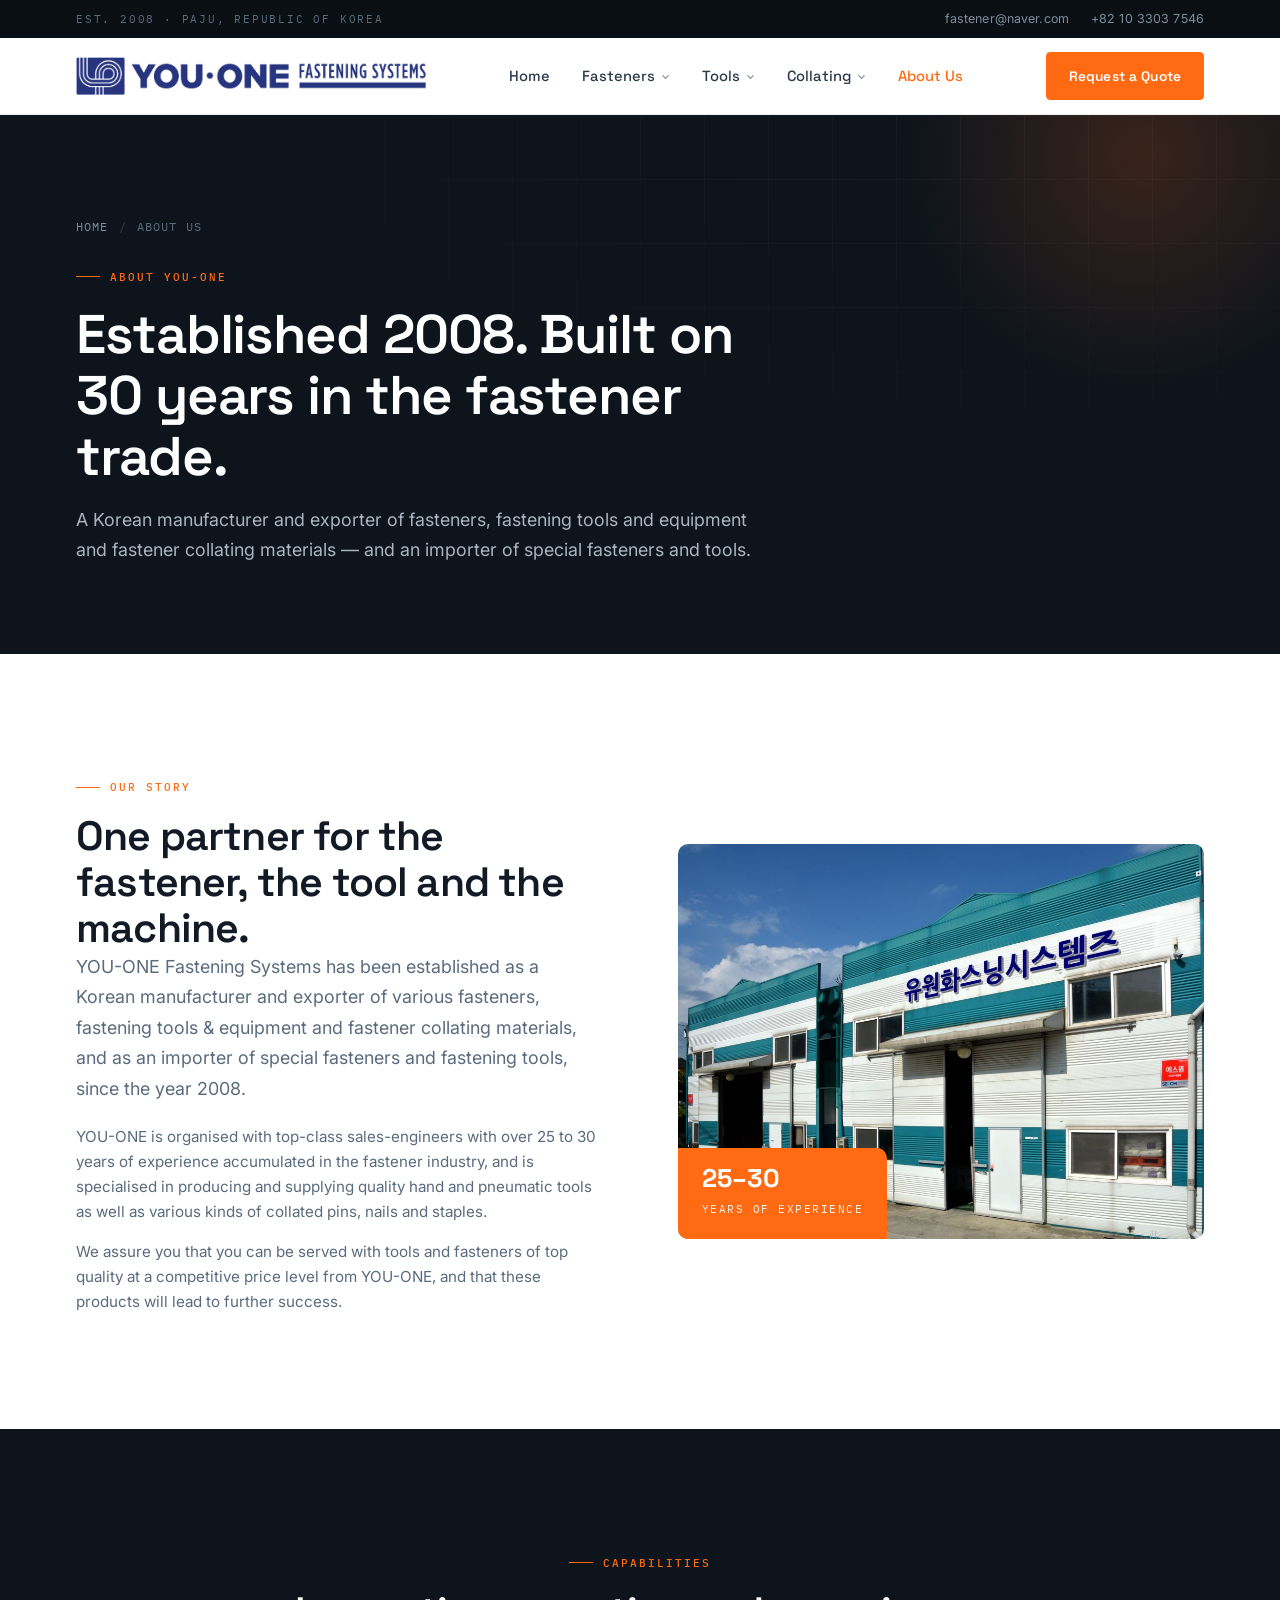
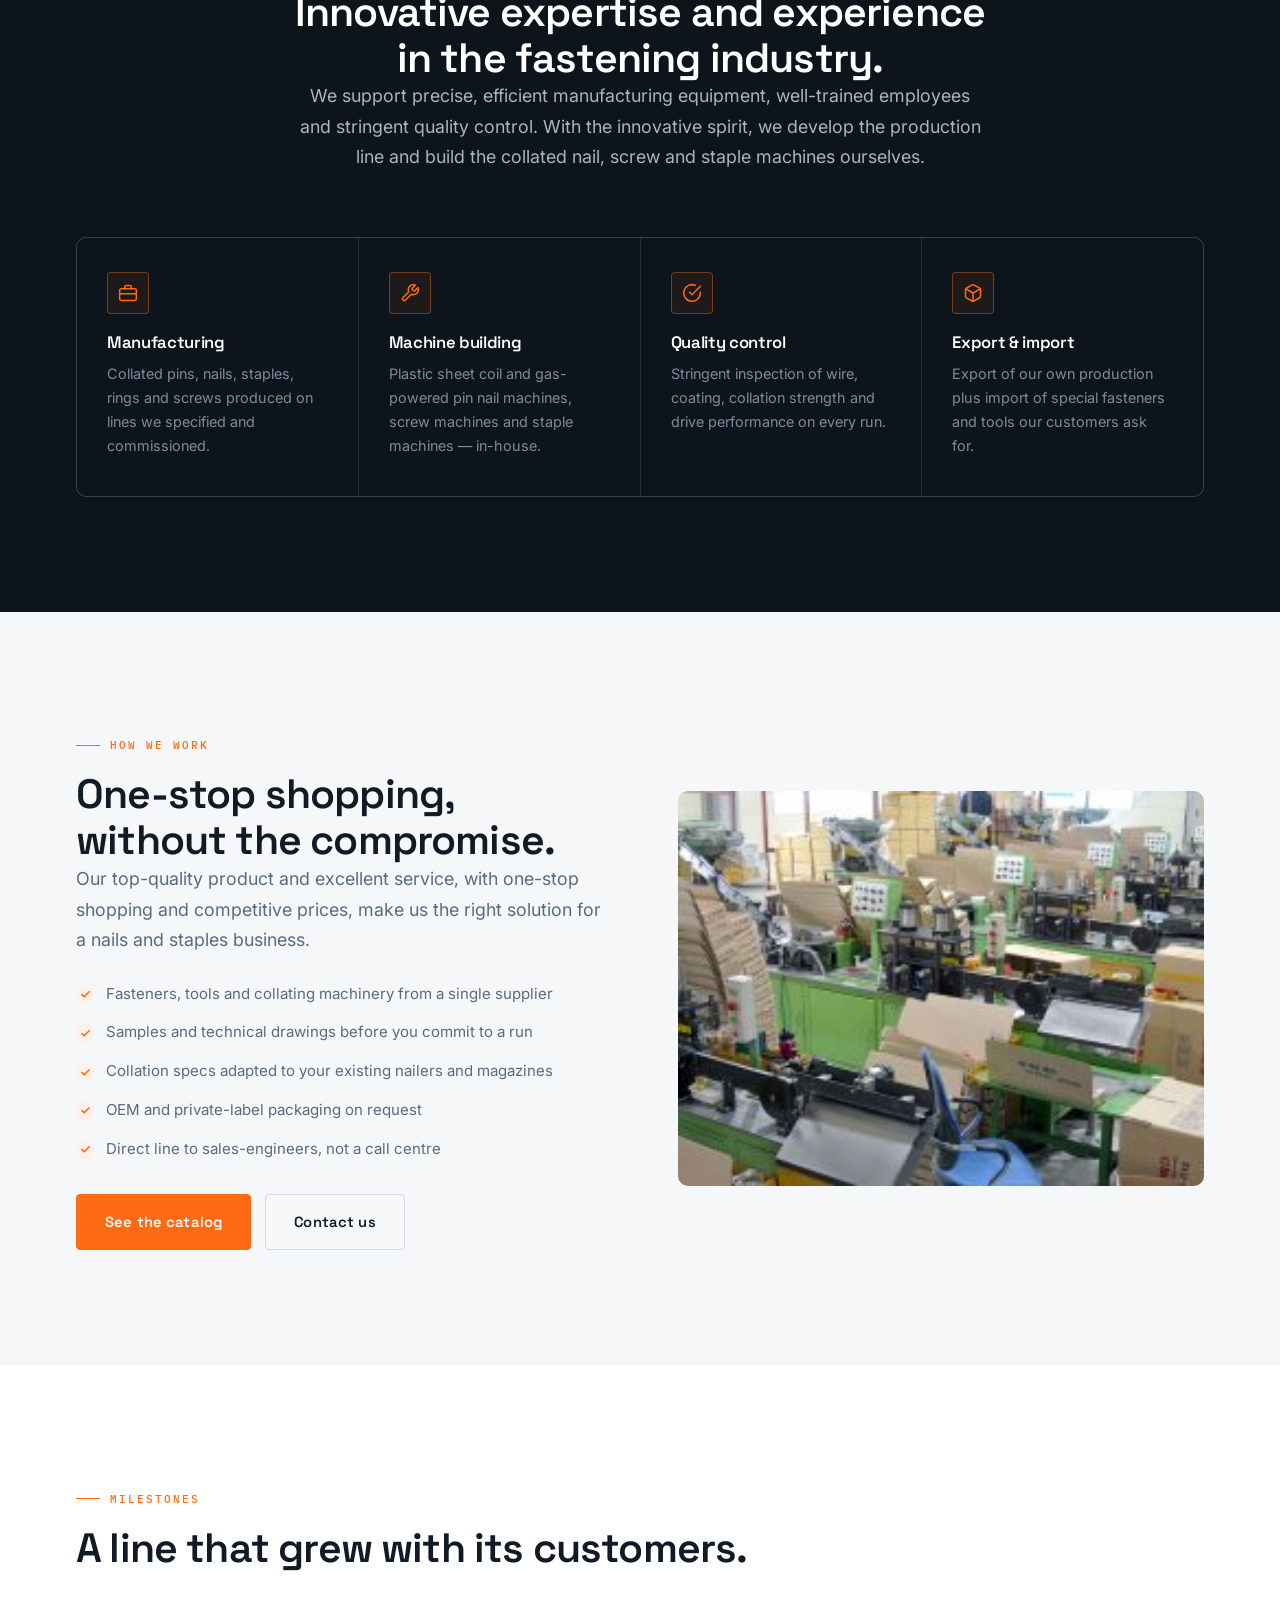
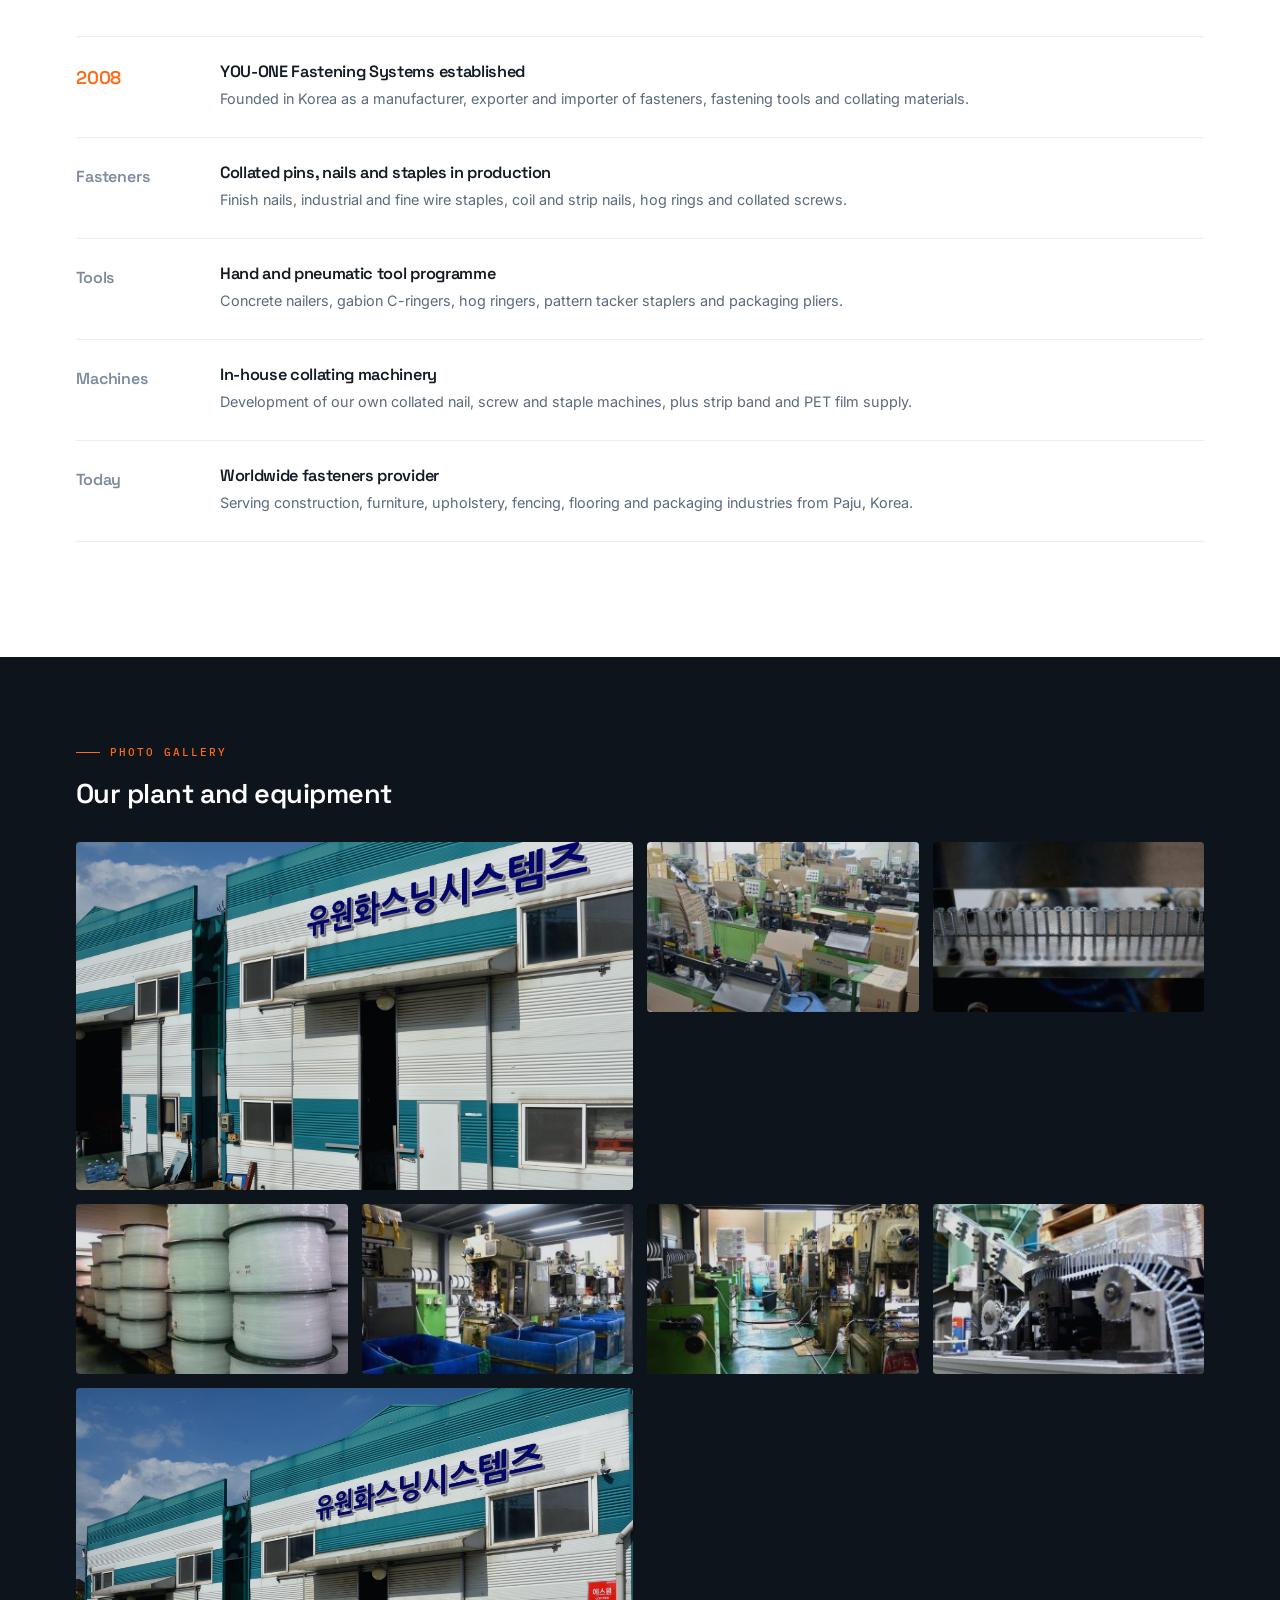
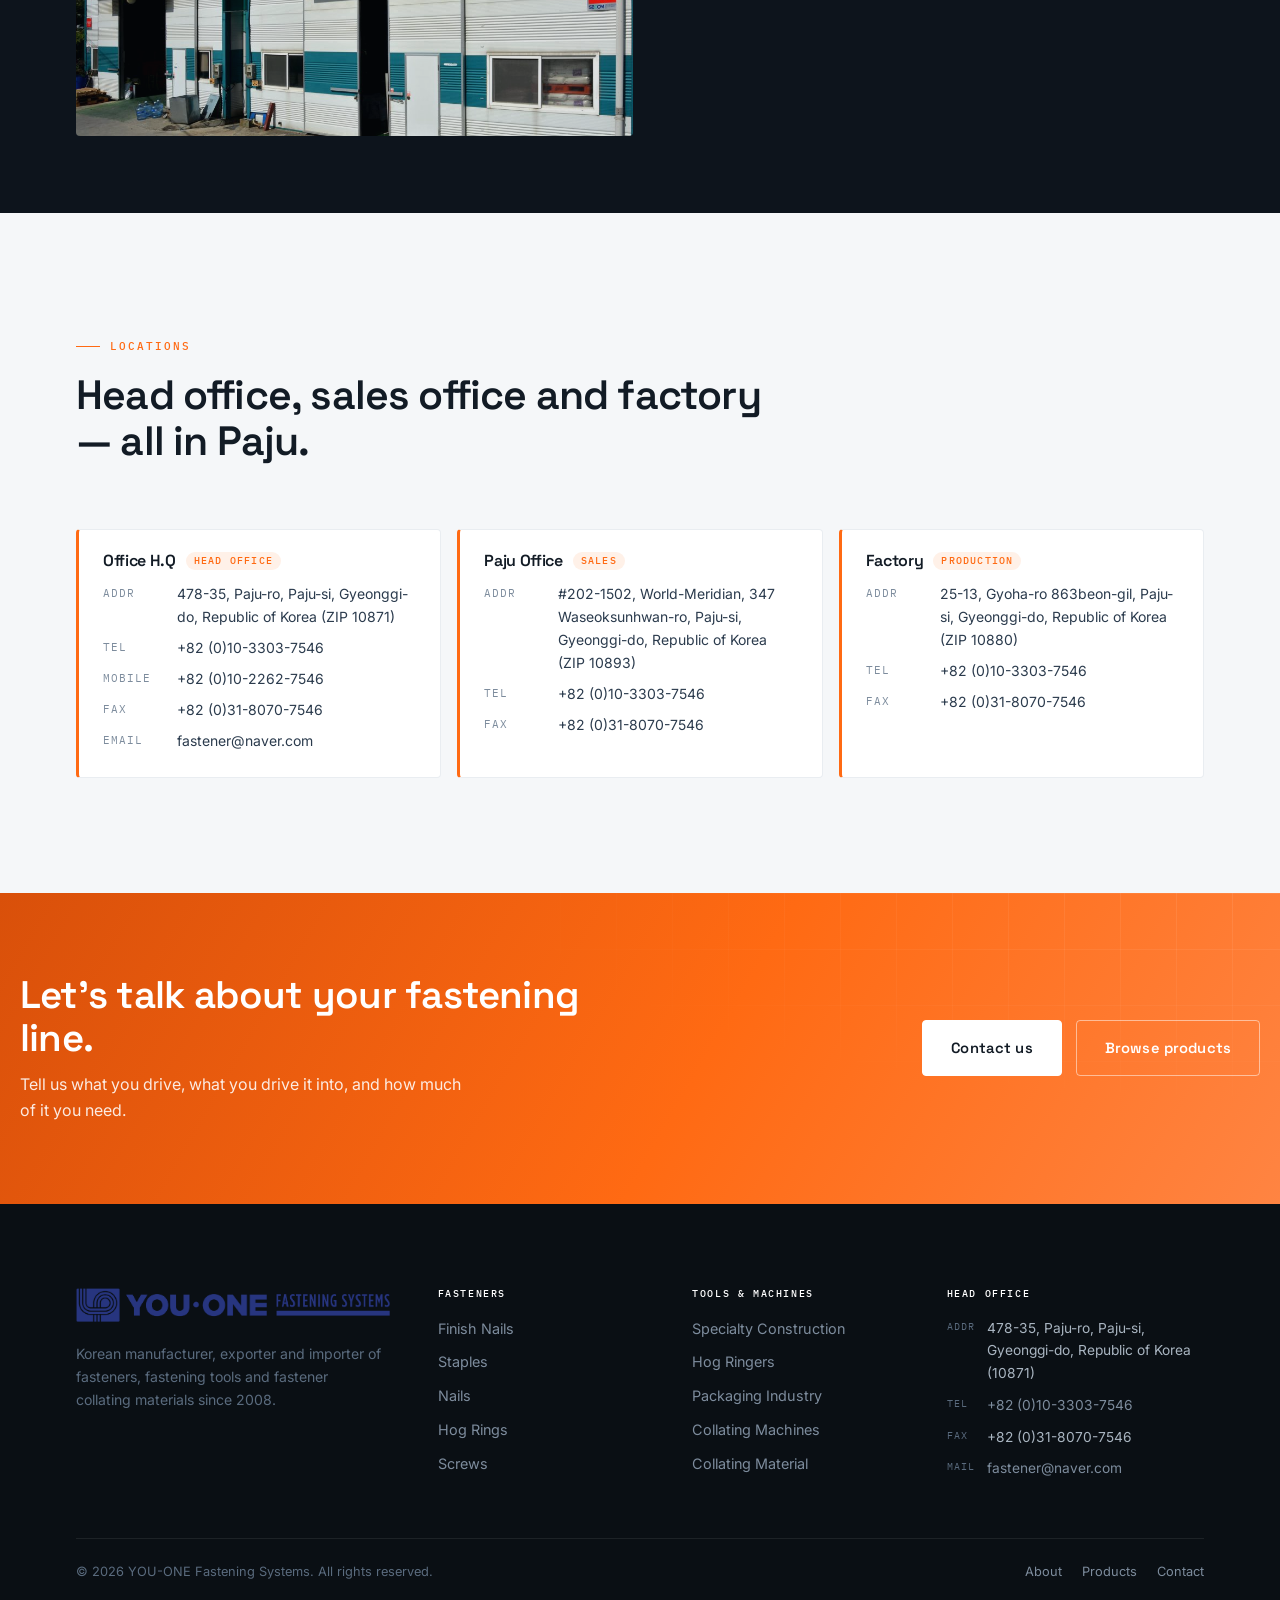
==== about.html @ af054a9e "migrate" ====
<!DOCTYPE html>
<html lang="en">
<head>
<meta charset="utf-8">
<meta name="viewport" content="width=device-width, initial-scale=1">
<title>About Us — YOU-ONE Fastening Systems</title>
<meta name="description" content="Established 2008 in Paju, Korea. Manufacturer, exporter and importer of fasteners, fastening tools and fastener collating materials.">
<meta name="theme-color" content="#0a0f14">
<link rel="canonical" href="https://www.youonefastening.com/about.html">
<link rel="icon" href="assets/img/brand/logo-mobile.png">
<link rel="apple-touch-icon" href="assets/img/brand/logo-square.png">

<meta property="og:type" content="website">
<meta property="og:site_name" content="YOU-ONE Fastening Systems">
<meta property="og:title" content="About Us — YOU-ONE Fastening Systems">
<meta property="og:description" content="Established 2008 in Paju, Korea. Manufacturer, exporter and importer of fasteners, fastening tools and fastener collating materials.">
<meta property="og:image" content="assets/img/brand/logo-square.png">
<meta name="twitter:card" content="summary_large_image">

<link rel="preconnect" href="https://fonts.googleapis.com">
<link rel="preconnect" href="https://fonts.gstatic.com" crossorigin>
<link href="https://fonts.googleapis.com/css2?family=Space+Grotesk:wght@500;600;700&family=Inter:wght@400;500;600&family=IBM+Plex+Mono:wght@400;500&display=swap" rel="stylesheet">
<link rel="stylesheet" href="assets/css/style.css">
</head>
<body>

<!-- ===== Top bar ===== -->
<div class="topbar">
  <div class="wrap topbar__inner">
    <span class="topbar__tag">Est. 2008 · Paju, Republic of Korea</span>
    <div class="topbar__meta">
      <a class="topbar__hide-sm" href="mailto:fastener@naver.com">fastener@naver.com</a>
      <a href="tel:+821033037546">+82 10 3303 7546</a>
    </div>
  </div>
</div>

<!-- ===== Header ===== -->
<header class="site-header">
  <div class="wrap site-header__inner">
    <a class="brand" href="index.html" aria-label="YOU-ONE Fastening Systems — home">
      <img src="assets/img/brand/logo-wide.png" alt="YOU-ONE Fastening Systems">
    </a>

    <nav class="nav" aria-label="Main">
      <div class="nav__item"><a class="nav__link" href="index.html">Home</a></div>

      <div class="nav__item">
        <a class="nav__link" href="products.html">Fasteners
          <svg class="chev" viewBox="0 0 12 12" fill="none" stroke="currentColor" stroke-width="1.8"><path d="M2 4.5 6 8.5l4-4"/></svg>
        </a>
        <div class="mega">
          <div class="mega__col">
            <h4>Finish Nails</h4>
            <a href="products.html#finish-nails">Straight Finish Nails</a>
            <a href="products.html#finish-nails">Angled Finish Nails</a>
          </div>
          <div class="mega__col">
            <h4>Staples</h4>
            <a href="products.html#staples">Industrial Staples</a>
            <a href="products.html#staples">Fine Wire Staples</a>
            <a href="products.html#staples">Tacker Staples</a>
            <a href="products.html#staples">Carton Staples</a>
          </div>
          <div class="mega__col">
            <h4>Nails</h4>
            <a href="products.html#nails">Coil Nails</a>
            <a href="products.html#nails">Strip Nails</a>
            <a href="products.html#nails">Specialty Nails</a>
          </div>
          <div class="mega__col">
            <h4>Rings &amp; Screws</h4>
            <a href="products.html#hog-rings">C-Rings</a>
            <a href="products.html#hog-rings">D-Rings</a>
            <a href="products.html#screws">Belt Type Screws</a>
            <a href="products.html#screws">Coil Screws</a>
            <a href="products.html#screws">Quick Drive Type</a>
          </div>
        </div>
      </div>

      <div class="nav__item">
        <a class="nav__link" href="products.html#tools">Tools
          <svg class="chev" viewBox="0 0 12 12" fill="none" stroke="currentColor" stroke-width="1.8"><path d="M2 4.5 6 8.5l4-4"/></svg>
        </a>
        <div class="mega" style="grid-template-columns:repeat(4,1fr)">
          <div class="mega__col">
            <h4>Specialty Const.</h4>
            <a href="products.html#tools">Concrete Nailer ST3025C</a>
            <a href="products.html#tools">C-Ringer TC50G</a>
            <a href="products.html#tools">Manual Plier TC50HP</a>
          </div>
          <div class="mega__col">
            <h4>Pattern Marker</h4>
            <a href="products.html#tools">L19 Type Stapler</a>
          </div>
          <div class="mega__col">
            <h4>Packaging Indust.</h4>
            <a href="products.html#tools">Plier Stapler JK590</a>
          </div>
          <div class="mega__col">
            <h4>Hog Ringer</h4>
            <a href="products.html#tools">TC7</a>
            <a href="products.html#tools">TC7C</a>
            <a href="products.html#tools">TC7LNL</a>
          </div>
        </div>
      </div>

      <div class="nav__item">
        <a class="nav__link" href="products.html#collating">Collating
          <svg class="chev" viewBox="0 0 12 12" fill="none" stroke="currentColor" stroke-width="1.8"><path d="M2 4.5 6 8.5l4-4"/></svg>
        </a>
        <div class="mega" style="grid-template-columns:repeat(2,1fr);width:min(520px,calc(100vw - 48px))">
          <div class="mega__col">
            <h4>Machines</h4>
            <a href="products.html#collating">Screw Collating Machine Set</a>
            <a href="products.html#collating">C-Ring Collating Machine Set</a>
          </div>
          <div class="mega__col">
            <h4>Material</h4>
            <a href="products.html#collating">Plastic Sheet Strip Band</a>
            <a href="products.html#collating">PET Film</a>
          </div>
        </div>
      </div>

      <div class="nav__item"><a class="nav__link" href="about.html" aria-current="page">About Us</a></div>
    </nav>

    <div class="header__cta">
      <a class="btn" href="contact.html">Request a Quote</a>
      <button class="nav-toggle" type="button" aria-expanded="false" aria-controls="mobile-nav" aria-label="Toggle menu">
        <svg class="icon-open" viewBox="0 0 24 24" fill="none" stroke="currentColor" stroke-width="2" stroke-linecap="round"><path d="M3 6h18M3 12h18M3 18h18"/></svg>
        <svg class="icon-close" viewBox="0 0 24 24" fill="none" stroke="currentColor" stroke-width="2" stroke-linecap="round"><path d="M18 6 6 18M6 6l12 12"/></svg>
      </button>
    </div>
  </div>
</header>

<!-- ===== Mobile nav ===== -->
<div class="mobile-nav" id="mobile-nav">
  <a class="mobile-nav__top" href="index.html">Home</a>
  <details>
    <summary>Fasteners</summary>
    <ul>
      <li><a href="products.html#finish-nails">Finish Nails</a></li>
      <li><a href="products.html#staples">Staples</a></li>
      <li><a href="products.html#nails">Nails</a></li>
      <li><a href="products.html#hog-rings">Hog Rings</a></li>
      <li><a href="products.html#screws">Screws</a></li>
    </ul>
  </details>
  <details>
    <summary>Tools</summary>
    <ul>
      <li><a href="products.html#tools">Specialty Construction</a></li>
      <li><a href="products.html#tools">Pattern Marker Stapler</a></li>
      <li><a href="products.html#tools">Packaging Industry</a></li>
      <li><a href="products.html#tools">Hog Ringer</a></li>
    </ul>
  </details>
  <details>
    <summary>Collating</summary>
    <ul>
      <li><a href="products.html#collating">Collating Machines</a></li>
      <li><a href="products.html#collating">Collating Material</a></li>
    </ul>
  </details>
  <a class="mobile-nav__top" href="about.html">About Us</a>
  <a class="mobile-nav__top" href="contact.html">Contact Us</a>
  <a class="btn" href="contact.html">Request a Quote</a>
</div>

<main>

<section class="page-hero">
  <div class="wrap">
    <nav class="breadcrumb" aria-label="Breadcrumb">
      <a href="index.html">Home</a><span aria-hidden="true">/</span><span>About Us</span>
    </nav>
    <p class="eyebrow">About YOU-ONE</p>
    <h1 class="h-display">Established 2008. Built on 30 years in the fastener trade.</h1>
    <p class="lead">
      A Korean manufacturer and exporter of fasteners, fastening tools and equipment and
      fastener collating materials — and an importer of special fasteners and tools.
    </p>
  </div>
</section>

<section class="section">
  <div class="wrap">
    <div class="split">
      <div data-reveal>
        <p class="eyebrow">Our story</p>
        <h2 class="h-section">One partner for the fastener, the tool and the machine.</h2>
        <p class="lead" style="margin-bottom:20px">
          YOU-ONE Fastening Systems has been established as a Korean manufacturer and exporter of
          various fasteners, fastening tools &amp; equipment and fastener collating materials, and
          as an importer of special fasteners and fastening tools, since the year 2008.
        </p>
        <p style="color:var(--steel-500);font-size:.95rem;margin-bottom:14px">
          YOU-ONE is organised with top-class sales-engineers with over 25 to 30 years of experience
          accumulated in the fastener industry, and is specialised in producing and supplying quality
          hand and pneumatic tools as well as various kinds of collated pins, nails and staples.
        </p>
        <p style="color:var(--steel-500);font-size:.95rem">
          We assure you that you can be served with tools and fasteners of top quality at a
          competitive price level from YOU-ONE, and that these products will lead to further success.
        </p>
      </div>
      <div class="split__media" data-reveal data-reveal-delay="80">
        <img src="assets/img/factory/factory-09.jpg" alt="YOU-ONE production floor in Paju" loading="lazy">
        <div class="split__badge"><b>25–30</b><span>Years of experience</span></div>
      </div>
    </div>
  </div>
</section>

<section class="section section--dark">
  <div class="wrap">
    <div class="section-head section-head--center" data-reveal>
      <p class="eyebrow">Capabilities</p>
      <h2 class="h-section">Innovative expertise and experience in the fastening industry.</h2>
      <p class="lead">
        We support precise, efficient manufacturing equipment, well-trained employees and
        stringent quality control. With the innovative spirit, we develop the production line
        and build the collated nail, screw and staple machines ourselves.
      </p>
    </div>

    <div class="feature-grid">
      <div class="feature" data-reveal>
        <div class="feature__icon">
          <svg viewBox="0 0 24 24" fill="none" stroke="currentColor" stroke-width="1.8" stroke-linecap="round" stroke-linejoin="round"><rect x="2" y="7" width="20" height="14" rx="2"/><path d="M8 7V5a2 2 0 0 1 2-2h4a2 2 0 0 1 2 2v2M2 13h20"/></svg>
        </div>
        <h3>Manufacturing</h3>
        <p>Collated pins, nails, staples, rings and screws produced on lines we specified and commissioned.</p>
      </div>
      <div class="feature" data-reveal data-reveal-delay="60">
        <div class="feature__icon">
          <svg viewBox="0 0 24 24" fill="none" stroke="currentColor" stroke-width="1.8" stroke-linecap="round" stroke-linejoin="round"><path d="M14.7 6.3a1 1 0 0 0 0 1.4l1.6 1.6a1 1 0 0 0 1.4 0l3.77-3.77a6 6 0 0 1-7.94 7.94l-6.91 6.91a2.12 2.12 0 0 1-3-3l6.91-6.91a6 6 0 0 1 7.94-7.94l-3.76 3.76z"/></svg>
        </div>
        <h3>Machine building</h3>
        <p>Plastic sheet coil and gas-powered pin nail machines, screw machines and staple machines — in-house.</p>
      </div>
      <div class="feature" data-reveal data-reveal-delay="120">
        <div class="feature__icon">
          <svg viewBox="0 0 24 24" fill="none" stroke="currentColor" stroke-width="1.8" stroke-linecap="round" stroke-linejoin="round"><path d="M22 11.08V12a10 10 0 1 1-5.93-9.14"/><path d="m9 11 3 3L22 4"/></svg>
        </div>
        <h3>Quality control</h3>
        <p>Stringent inspection of wire, coating, collation strength and drive performance on every run.</p>
      </div>
      <div class="feature" data-reveal data-reveal-delay="180">
        <div class="feature__icon">
          <svg viewBox="0 0 24 24" fill="none" stroke="currentColor" stroke-width="1.8" stroke-linecap="round" stroke-linejoin="round"><path d="M21 16V8a2 2 0 0 0-1-1.73l-7-4a2 2 0 0 0-2 0l-7 4A2 2 0 0 0 3 8v8a2 2 0 0 0 1 1.73l7 4a2 2 0 0 0 2 0l7-4A2 2 0 0 0 21 16z"/><path d="m3.3 7 8.7 5 8.7-5M12 22V12"/></svg>
        </div>
        <h3>Export &amp; import</h3>
        <p>Export of our own production plus import of special fasteners and tools our customers ask for.</p>
      </div>
    </div>
  </div>
</section>

<section class="section section--muted">
  <div class="wrap">
    <div class="split split--reverse">
      <div class="split__media" data-reveal>
        <img src="assets/img/factory/factory-03.jpg" alt="Collating line in operation" loading="lazy">
      </div>
      <div data-reveal data-reveal-delay="80">
        <p class="eyebrow">How we work</p>
        <h2 class="h-section">One-stop shopping, without the compromise.</h2>
        <p class="lead" style="margin-bottom:8px">
          Our top-quality product and excellent service, with one-stop shopping and competitive
          prices, make us the right solution for a nails and staples business.
        </p>
        <ul class="check-list">
          <li>Fasteners, tools and collating machinery from a single supplier</li>
          <li>Samples and technical drawings before you commit to a run</li>
          <li>Collation specs adapted to your existing nailers and magazines</li>
          <li>OEM and private-label packaging on request</li>
          <li>Direct line to sales-engineers, not a call centre</li>
        </ul>
        <div class="btn-row">
          <a class="btn" href="products.html">See the catalog</a>
          <a class="btn btn--ghost" href="contact.html">Contact us</a>
        </div>
      </div>
    </div>
  </div>
</section>

<section class="section">
  <div class="wrap">
    <div class="section-head" data-reveal>
      <p class="eyebrow">Milestones</p>
      <h2 class="h-section">A line that grew with its customers.</h2>
    </div>
    <ul class="timeline" data-reveal>
      <li>
        <time>2008</time>
        <div>
          <h3>YOU-ONE Fastening Systems established</h3>
          <p>Founded in Korea as a manufacturer, exporter and importer of fasteners, fastening tools and collating materials.</p>
        </div>
      </li>
      <li>
        <span class="tl-label">Fasteners</span>
        <div>
          <h3>Collated pins, nails and staples in production</h3>
          <p>Finish nails, industrial and fine wire staples, coil and strip nails, hog rings and collated screws.</p>
        </div>
      </li>
      <li>
        <span class="tl-label">Tools</span>
        <div>
          <h3>Hand and pneumatic tool programme</h3>
          <p>Concrete nailers, gabion C-ringers, hog ringers, pattern tacker staplers and packaging pliers.</p>
        </div>
      </li>
      <li>
        <span class="tl-label">Machines</span>
        <div>
          <h3>In-house collating machinery</h3>
          <p>Development of our own collated nail, screw and staple machines, plus strip band and PET film supply.</p>
        </div>
      </li>
      <li>
        <span class="tl-label">Today</span>
        <div>
          <h3>Worldwide fasteners provider</h3>
          <p>Serving construction, furniture, upholstery, fencing, flooring and packaging industries from Paju, Korea.</p>
        </div>
      </li>
    </ul>
  </div>
</section>

<section class="section section--dark section--tight">
  <div class="wrap">
    <div class="section-head" data-reveal style="margin-bottom:32px">
      <p class="eyebrow">Photo gallery</p>
      <h2 class="h-sub" style="font-size:clamp(1.3rem,2.2vw,1.7rem)">Our plant and equipment</h2>
    </div>
    <div class="gallery" data-reveal>
      <figure class="is-wide"><img src="assets/img/factory/factory-10.jpg" alt="Factory exterior" loading="lazy"></figure>
      <figure><img src="assets/img/factory/factory-03.jpg" alt="Collating line" loading="lazy"></figure>
      <figure><img src="assets/img/factory/factory-04.jpg" alt="Production equipment" loading="lazy"></figure>
      <figure><img src="assets/img/factory/factory-05.jpg" alt="Staple forming machine" loading="lazy"></figure>
      <figure><img src="assets/img/factory/factory-06.jpg" alt="Machine detail" loading="lazy"></figure>
      <figure><img src="assets/img/factory/factory-07.jpg" alt="Inspection area" loading="lazy"></figure>
      <figure><img src="assets/img/factory/factory-08.jpg" alt="Finished stock" loading="lazy"></figure>
      <figure class="is-wide"><img src="assets/img/factory/factory-09.jpg" alt="Production floor" loading="lazy"></figure>
    </div>
  </div>
</section>

<section class="section section--muted">
  <div class="wrap">
    <div class="section-head" data-reveal>
      <p class="eyebrow">Locations</p>
      <h2 class="h-section">Head office, sales office and factory — all in Paju.</h2>
    </div>
    <div class="office-list" style="grid-template-columns:repeat(auto-fit,minmax(300px,1fr))" data-reveal>
      <div class="office">
        <h3>Office H.Q <em>Head Office</em></h3>
        <dl>
          <dt>Addr</dt><dd>478-35, Paju-ro, Paju-si, Gyeonggi-do, Republic of Korea (ZIP 10871)</dd>
          <dt>Tel</dt><dd><a href="tel:+821033037546">+82 (0)10-3303-7546</a></dd>
          <dt>Mobile</dt><dd><a href="tel:+821022627546">+82 (0)10-2262-7546</a></dd>
          <dt>Fax</dt><dd>+82 (0)31-8070-7546</dd>
          <dt>Email</dt><dd><a href="mailto:fastener@naver.com">fastener@naver.com</a></dd>
        </dl>
      </div>
      <div class="office">
        <h3>Paju Office <em>Sales</em></h3>
        <dl>
          <dt>Addr</dt><dd>#202-1502, World-Meridian, 347 Waseoksunhwan-ro, Paju-si, Gyeonggi-do, Republic of Korea (ZIP 10893)</dd>
          <dt>Tel</dt><dd><a href="tel:+821033037546">+82 (0)10-3303-7546</a></dd>
          <dt>Fax</dt><dd>+82 (0)31-8070-7546</dd>
        </dl>
      </div>
      <div class="office">
        <h3>Factory <em>Production</em></h3>
        <dl>
          <dt>Addr</dt><dd>25-13, Gyoha-ro 863beon-gil, Paju-si, Gyeonggi-do, Republic of Korea (ZIP 10880)</dd>
          <dt>Tel</dt><dd><a href="tel:+821033037546">+82 (0)10-3303-7546</a></dd>
          <dt>Fax</dt><dd>+82 (0)31-8070-7546</dd>
        </dl>
      </div>
    </div>
  </div>
</section>

<section class="cta">
  <div class="wrap cta__inner">
    <div data-reveal>
      <h2>Let's talk about your fastening line.</h2>
      <p>Tell us what you drive, what you drive it into, and how much of it you need.</p>
    </div>
    <div class="btn-row" data-reveal data-reveal-delay="80">
      <a class="btn" href="contact.html">Contact us</a>
      <a class="btn btn--ghost-light" href="products.html">Browse products</a>
    </div>
  </div>
</section>

</main>


<!-- ===== Footer ===== -->
<footer class="site-footer">
  <div class="wrap">
    <div class="footer__top">
      <div class="footer__brand">
        <img src="assets/img/brand/logo-wide.png" alt="YOU-ONE Fastening Systems">
        <p>Korean manufacturer, exporter and importer of fasteners, fastening tools and fastener collating materials since 2008.</p>
      </div>
      <div>
        <h4>Fasteners</h4>
        <ul>
          <li><a href="products.html#finish-nails">Finish Nails</a></li>
          <li><a href="products.html#staples">Staples</a></li>
          <li><a href="products.html#nails">Nails</a></li>
          <li><a href="products.html#hog-rings">Hog Rings</a></li>
          <li><a href="products.html#screws">Screws</a></li>
        </ul>
      </div>
      <div>
        <h4>Tools &amp; Machines</h4>
        <ul>
          <li><a href="products.html#tools">Specialty Construction</a></li>
          <li><a href="products.html#tools">Hog Ringers</a></li>
          <li><a href="products.html#tools">Packaging Industry</a></li>
          <li><a href="products.html#collating">Collating Machines</a></li>
          <li><a href="products.html#collating">Collating Material</a></li>
        </ul>
      </div>
      <div class="footer__contact">
        <h4>Head Office</h4>
        <dl>
          <dt>Addr</dt><dd>478-35, Paju-ro, Paju-si, Gyeonggi-do, Republic of Korea (10871)</dd>
          <dt>Tel</dt><dd><a href="tel:+821033037546">+82 (0)10-3303-7546</a></dd>
          <dt>Fax</dt><dd>+82 (0)31-8070-7546</dd>
          <dt>Mail</dt><dd><a href="mailto:fastener@naver.com">fastener@naver.com</a></dd>
        </dl>
      </div>
    </div>
    <div class="footer__bottom">
      <p>&copy; <span data-year>2026</span> YOU-ONE Fastening Systems. All rights reserved.</p>
      <div class="footer__legal">
        <a href="about.html">About</a>
        <a href="products.html">Products</a>
        <a href="contact.html">Contact</a>
      </div>
    </div>
  </div>
</footer>


<button class="to-top" type="button" aria-label="Back to top">
  <svg viewBox="0 0 24 24" fill="none" stroke="currentColor" stroke-width="2.2" stroke-linecap="round" stroke-linejoin="round"><path d="M12 19V5M5 12l7-7 7 7"/></svg>
</button>

<script src="assets/js/main.js"></script>
</body>
</html>
---- assets/css/style.css ----
/* ==========================================================================
   YOU-ONE Fastening Systems — design system
   ========================================================================== */

:root {
  /* Palette — cool steel base, single warm industrial accent */
  --ink:        #0a0f14;
  --steel-950:  #0d141c;
  --steel-900:  #121b25;
  --steel-800:  #1b2836;
  --steel-700:  #2b3b4d;
  --steel-500:  #5a6b7e;
  --steel-400:  #7d8c9d;
  --steel-300:  #a9b5c1;
  --steel-200:  #d3dae1;
  --steel-100:  #e9edf1;
  --steel-50:   #f5f7f9;
  --white:      #ffffff;

  --accent:      #ff6a13;
  --accent-dark: #d9500a;
  --accent-soft: #fff1e8;

  /* Type */
  --font-display: "Space Grotesk", "Inter", -apple-system, BlinkMacSystemFont, sans-serif;
  --font-body: "Inter", -apple-system, BlinkMacSystemFont, "Segoe UI", "Apple SD Gothic Neo",
               "Malgun Gothic", sans-serif;
  --font-mono: "IBM Plex Mono", ui-monospace, SFMono-Regular, Menlo, monospace;

  /* Layout */
  --wrap: 1240px;
  --gut: clamp(20px, 5vw, 56px);
  --radius: 4px;
  --radius-lg: 10px;

  /* Motion */
  --ease: cubic-bezier(0.22, 1, 0.36, 1);
}

/* ---------- Reset ---------- */
*, *::before, *::after { box-sizing: border-box; }

html {
  -webkit-text-size-adjust: 100%;
  scroll-behavior: smooth;
  scroll-padding-top: 96px;
}

body {
  margin: 0;
  font-family: var(--font-body);
  font-size: 16px;
  line-height: 1.65;
  color: var(--steel-800);
  background: var(--white);
  -webkit-font-smoothing: antialiased;
  text-rendering: optimizeLegibility;
}

img, svg, video { max-width: 100%; height: auto; display: block; }
a { color: inherit; text-decoration: none; }
button { font: inherit; cursor: pointer; }
ul, ol { margin: 0; padding: 0; list-style: none; }

h1, h2, h3, h4 {
  font-family: var(--font-display);
  font-weight: 600;
  line-height: 1.12;
  letter-spacing: -0.02em;
  margin: 0;
  color: var(--steel-900);
}

p { margin: 0 0 1em; }
p:last-child { margin-bottom: 0; }

::selection { background: var(--accent); color: var(--white); }

:focus-visible {
  outline: 2px solid var(--accent);
  outline-offset: 3px;
  border-radius: 2px;
}

/* ---------- Utilities ---------- */
.wrap {
  width: 100%;
  max-width: var(--wrap);
  margin-inline: auto;
  padding-inline: var(--gut);
}

.section { padding: clamp(64px, 9vw, 128px) 0; }
.section--tight { padding: clamp(48px, 6vw, 80px) 0; }

.section--dark {
  background: var(--steel-950);
  color: var(--steel-300);
}
.section--dark h1, .section--dark h2, .section--dark h3, .section--dark h4 { color: var(--white); }

.section--muted { background: var(--steel-50); }

.eyebrow {
  display: inline-flex;
  align-items: center;
  gap: 10px;
  font-family: var(--font-mono);
  font-size: 11px;
  font-weight: 500;
  letter-spacing: 0.18em;
  text-transform: uppercase;
  color: var(--accent);
  margin: 0 0 18px;
}
.eyebrow::before {
  content: "";
  width: 24px;
  height: 1px;
  background: var(--accent);
}
.section--dark .eyebrow { color: var(--accent); }

.h-display { font-size: clamp(2rem, 4.4vw, 3.4rem); }
.h-section { font-size: clamp(1.65rem, 3.2vw, 2.6rem); }
.h-sub { font-size: clamp(1.1rem, 1.6vw, 1.3rem); }

.lead {
  font-size: clamp(1.02rem, 1.4vw, 1.18rem);
  line-height: 1.7;
  color: var(--steel-500);
  max-width: 62ch;
}
.section--dark .lead { color: var(--steel-300); }

.section-head { max-width: 700px; margin-bottom: clamp(36px, 5vw, 64px); }
.section-head--center { margin-inline: auto; text-align: center; }
.section-head--center .eyebrow { justify-content: center; }
.section-head--center .lead { margin-inline: auto; }

/* ---------- Buttons ---------- */
.btn {
  --btn-bg: var(--accent);
  --btn-fg: var(--white);
  display: inline-flex;
  align-items: center;
  justify-content: center;
  gap: 10px;
  padding: 15px 28px;
  background: var(--btn-bg);
  color: var(--btn-fg);
  font-family: var(--font-display);
  font-size: 0.92rem;
  font-weight: 600;
  letter-spacing: 0.01em;
  border: 1px solid var(--btn-bg);
  border-radius: var(--radius);
  transition: transform 0.25s var(--ease), background 0.25s var(--ease),
              border-color 0.25s var(--ease), color 0.25s var(--ease);
  white-space: nowrap;
}
.btn:hover { background: var(--accent-dark); border-color: var(--accent-dark); transform: translateY(-2px); }
.btn svg { flex: none; }

.btn--ghost {
  --btn-bg: transparent;
  --btn-fg: var(--steel-900);
  border-color: var(--steel-200);
}
.btn--ghost:hover {
  background: var(--steel-900);
  border-color: var(--steel-900);
  color: var(--white);
}

.btn--ghost-light {
  --btn-bg: transparent;
  --btn-fg: var(--white);
  border-color: rgba(255, 255, 255, 0.28);
}
.btn--ghost-light:hover {
  background: var(--white);
  border-color: var(--white);
  color: var(--steel-900);
}

.btn-row { display: flex; flex-wrap: wrap; gap: 14px; }

.link-arrow {
  display: inline-flex;
  align-items: center;
  gap: 8px;
  font-family: var(--font-display);
  font-size: 0.88rem;
  font-weight: 600;
  color: var(--accent);
}
.link-arrow span { transition: transform 0.25s var(--ease); }
.link-arrow:hover span { transform: translateX(5px); }

/* ==========================================================================
   Header
   ========================================================================== */

.topbar {
  background: var(--ink);
  color: var(--steel-400);
  font-size: 0.78rem;
  letter-spacing: 0.01em;
}
.topbar__inner {
  display: flex;
  align-items: center;
  justify-content: space-between;
  gap: 20px;
  min-height: 38px;
  white-space: nowrap;
}
.topbar__meta { display: flex; align-items: center; gap: 22px; flex: none; }
.topbar__inner > .topbar__tag { overflow: hidden; text-overflow: ellipsis; }
.topbar a { transition: color 0.2s; }
.topbar a:hover { color: var(--white); }
.topbar__tag {
  font-family: var(--font-mono);
  font-size: 0.7rem;
  letter-spacing: 0.16em;
  text-transform: uppercase;
  color: var(--steel-500);
}

.site-header {
  position: sticky;
  top: 0;
  z-index: 100;
  background: rgba(255, 255, 255, 0.92);
  backdrop-filter: saturate(180%) blur(14px);
  -webkit-backdrop-filter: saturate(180%) blur(14px);
  border-bottom: 1px solid var(--steel-100);
  transition: box-shadow 0.3s var(--ease);
}
.site-header.is-stuck { box-shadow: 0 8px 30px -18px rgba(10, 15, 20, 0.4); }

.site-header__inner {
  display: flex;
  align-items: center;
  justify-content: space-between;
  gap: 28px;
  min-height: 76px;
}

.brand { display: flex; align-items: center; gap: 12px; flex: 0 1 auto; min-width: 0; }
.brand img { height: 38px; width: auto; max-width: 100%; object-fit: contain; }
.brand__text { display: none; }

/* ---------- Nav ---------- */
.nav { display: flex; align-items: center; gap: 4px; }

.nav__item { position: relative; }

.nav__link {
  display: inline-flex;
  align-items: center;
  gap: 6px;
  padding: 10px 14px;
  font-family: var(--font-display);
  font-size: 0.92rem;
  font-weight: 500;
  color: var(--steel-700);
  border-radius: var(--radius);
  transition: color 0.2s, background 0.2s;
}
.nav__link:hover, .nav__item:hover > .nav__link { color: var(--steel-900); background: var(--steel-50); }
.nav__link[aria-current="page"] { color: var(--accent); }
.nav__link .chev { width: 9px; height: 9px; transition: transform 0.25s var(--ease); opacity: 0.55; }
.nav__item:hover .chev { transform: rotate(180deg); }

.mega {
  position: absolute;
  top: calc(100% + 12px);
  left: 50%;
  transform: translate(-50%, 8px);
  width: min(940px, calc(100vw - 48px));
  padding: 30px;
  background: var(--white);
  border: 1px solid var(--steel-100);
  border-radius: var(--radius-lg);
  box-shadow: 0 30px 70px -30px rgba(10, 15, 20, 0.35);
  display: grid;
  grid-template-columns: repeat(4, 1fr);
  gap: 8px 26px;
  opacity: 0;
  visibility: hidden;
  pointer-events: none;
  transition: opacity 0.22s var(--ease), transform 0.28s var(--ease), visibility 0.22s;
}
.nav__item:hover .mega, .nav__item:focus-within .mega {
  opacity: 1;
  visibility: visible;
  pointer-events: auto;
  transform: translate(-50%, 0);
}
.mega::before {
  content: "";
  position: absolute;
  top: -12px;
  left: 0;
  right: 0;
  height: 12px;
}

.mega__col h4 {
  font-family: var(--font-mono);
  font-size: 10px;
  font-weight: 500;
  letter-spacing: 0.16em;
  text-transform: uppercase;
  color: var(--accent);
  padding-bottom: 10px;
  margin-bottom: 8px;
  border-bottom: 1px solid var(--steel-100);
}
.mega__col a {
  display: block;
  padding: 7px 10px;
  margin-inline: -10px;
  font-size: 0.875rem;
  color: var(--steel-500);
  border-radius: var(--radius);
  transition: color 0.18s, background 0.18s;
}
.mega__col a:hover { color: var(--steel-900); background: var(--steel-50); }

.header__cta { display: flex; align-items: center; gap: 10px; flex: none; }
.header__cta .btn { padding: 12px 22px; font-size: 0.86rem; }

/* ---------- Mobile nav ---------- */
.nav-toggle {
  display: none;
  width: 44px;
  height: 44px;
  padding: 0;
  background: none;
  border: 1px solid var(--steel-200);
  border-radius: var(--radius);
  color: var(--steel-900);
  place-items: center;
}
.nav-toggle svg { width: 20px; height: 20px; }
.nav-toggle .icon-close { display: none; }
.nav-toggle[aria-expanded="true"] .icon-close { display: block; }
.nav-toggle[aria-expanded="true"] .icon-open { display: none; }

.mobile-nav {
  display: none;
  position: fixed;
  inset: 0;
  top: var(--header-bottom, 114px);
  z-index: 99;
  background: var(--white);
  overflow-y: auto;
  padding: 8px var(--gut) 60px;
  border-top: 1px solid var(--steel-100);
}
.mobile-nav.is-open { display: block; }
body.nav-open { overflow: hidden; }

.mobile-nav details { border-bottom: 1px solid var(--steel-100); }
.mobile-nav summary {
  display: flex;
  align-items: center;
  justify-content: space-between;
  padding: 18px 2px;
  font-family: var(--font-display);
  font-size: 1rem;
  font-weight: 600;
  color: var(--steel-900);
  cursor: pointer;
  list-style: none;
}
.mobile-nav summary::-webkit-details-marker { display: none; }
.mobile-nav summary::after {
  content: "+";
  font-family: var(--font-mono);
  font-size: 1.2rem;
  color: var(--accent);
}
.mobile-nav details[open] summary::after { content: "–"; }
.mobile-nav details ul { padding: 0 2px 18px; }
.mobile-nav details ul a {
  display: block;
  padding: 9px 0;
  font-size: 0.92rem;
  color: var(--steel-500);
}
.mobile-nav > a.mobile-nav__top {
  display: block;
  padding: 18px 2px;
  font-family: var(--font-display);
  font-size: 1rem;
  font-weight: 600;
  color: var(--steel-900);
  border-bottom: 1px solid var(--steel-100);
}
.mobile-nav .btn { width: 100%; margin-top: 26px; }

/* ==========================================================================
   Hero
   ========================================================================== */

.hero {
  position: relative;
  background: var(--ink);
  color: var(--white);
  overflow: hidden;
  isolation: isolate;
}
.hero__bg {
  position: absolute;
  inset: 0;
  z-index: -2;
}
.hero__bg img {
  width: 100%;
  height: 100%;
  object-fit: cover;
  opacity: 0.4;
  filter: grayscale(0.4) contrast(1.05);
}
.hero__bg::after {
  content: "";
  position: absolute;
  inset: 0;
  background:
    linear-gradient(105deg, rgba(10, 15, 20, 0.96) 8%, rgba(10, 15, 20, 0.7) 52%, rgba(10, 15, 20, 0.5) 100%),
    radial-gradient(1200px 500px at 12% 110%, rgba(255, 106, 19, 0.16), transparent 70%);
}
.hero__grid {
  position: absolute;
  inset: 0;
  z-index: -1;
  background-image:
    linear-gradient(rgba(255, 255, 255, 0.045) 1px, transparent 1px),
    linear-gradient(90deg, rgba(255, 255, 255, 0.045) 1px, transparent 1px);
  background-size: 72px 72px;
  mask-image: radial-gradient(120% 90% at 70% 30%, #000 20%, transparent 78%);
  -webkit-mask-image: radial-gradient(120% 90% at 70% 30%, #000 20%, transparent 78%);
}

.hero__inner {
  padding: clamp(76px, 12vw, 148px) 0 0;
  max-width: 860px;
}
.hero h1 {
  font-size: clamp(2.4rem, 6.2vw, 4.6rem);
  color: var(--white);
  letter-spacing: -0.035em;
  margin-bottom: 24px;
}
.hero h1 em {
  font-style: normal;
  color: var(--accent);
}
.hero__lead {
  font-size: clamp(1.05rem, 1.7vw, 1.3rem);
  line-height: 1.65;
  color: var(--steel-300);
  max-width: 60ch;
  margin-bottom: 38px;
}
.hero .btn-row { margin-bottom: clamp(56px, 8vw, 96px); }

.hero__stats {
  display: grid;
  grid-template-columns: repeat(4, minmax(0, 1fr));
  gap: 1px;
  background: rgba(255, 255, 255, 0.12);
  border-top: 1px solid rgba(255, 255, 255, 0.12);
}
.hero__stat {
  background: rgba(10, 15, 20, 0.55);
  padding: 26px 22px 30px;
}
.hero__stat b {
  display: block;
  font-family: var(--font-display);
  font-size: clamp(1.5rem, 2.6vw, 2.1rem);
  font-weight: 600;
  letter-spacing: -0.02em;
  color: var(--white);
  margin-bottom: 4px;
}
.hero__stat span {
  font-family: var(--font-mono);
  font-size: 0.68rem;
  letter-spacing: 0.14em;
  text-transform: uppercase;
  color: var(--steel-400);
}

/* ---------- Marquee ---------- */
.marquee {
  background: var(--steel-950);
  border-top: 1px solid rgba(255, 255, 255, 0.07);
  overflow: hidden;
  padding: 16px 0;
}
.marquee__track {
  display: flex;
  gap: 48px;
  width: max-content;
  animation: marquee 38s linear infinite;
}
.marquee__track span {
  font-family: var(--font-mono);
  font-size: 0.74rem;
  letter-spacing: 0.16em;
  text-transform: uppercase;
  color: var(--steel-500);
  display: flex;
  align-items: center;
  gap: 48px;
  white-space: nowrap;
}
.marquee__track span::after {
  content: "";
  width: 4px;
  height: 4px;
  background: var(--accent);
  border-radius: 50%;
}
@keyframes marquee {
  to { transform: translateX(-50%); }
}
@media (prefers-reduced-motion: reduce) {
  .marquee__track { animation: none; }
}

/* ==========================================================================
   Page hero (inner pages)
   ========================================================================== */

.page-hero {
  position: relative;
  background: var(--steel-950);
  color: var(--white);
  overflow: hidden;
  isolation: isolate;
  padding: clamp(56px, 8vw, 104px) 0 clamp(48px, 7vw, 88px);
}
.page-hero::before {
  content: "";
  position: absolute;
  inset: 0;
  z-index: -1;
  background-image:
    linear-gradient(rgba(255, 255, 255, 0.04) 1px, transparent 1px),
    linear-gradient(90deg, rgba(255, 255, 255, 0.04) 1px, transparent 1px);
  background-size: 64px 64px;
  mask-image: radial-gradient(100% 100% at 80% 0%, #000, transparent 72%);
  -webkit-mask-image: radial-gradient(100% 100% at 80% 0%, #000, transparent 72%);
}
.page-hero::after {
  content: "";
  position: absolute;
  z-index: -1;
  width: 520px;
  height: 520px;
  right: -120px;
  top: -220px;
  background: radial-gradient(circle, rgba(255, 106, 19, 0.18), transparent 65%);
}
.page-hero h1 { color: var(--white); max-width: 20ch; margin-bottom: 18px; }
.page-hero .lead { color: var(--steel-300); }

.breadcrumb {
  display: flex;
  align-items: center;
  gap: 10px;
  font-family: var(--font-mono);
  font-size: 0.72rem;
  letter-spacing: 0.1em;
  text-transform: uppercase;
  color: var(--steel-500);
  margin-bottom: 22px;
}
.breadcrumb a { color: var(--steel-400); transition: color 0.2s; }
.breadcrumb a:hover { color: var(--accent); }
.breadcrumb span[aria-hidden] { opacity: 0.5; }

/* ==========================================================================
   Category cards
   ========================================================================== */

.cat-grid {
  display: grid;
  grid-template-columns: repeat(auto-fill, minmax(280px, 1fr));
  gap: 22px;
}

.cat-card {
  position: relative;
  display: flex;
  flex-direction: column;
  background: var(--white);
  border: 1px solid var(--steel-100);
  border-radius: var(--radius-lg);
  overflow: hidden;
  transition: transform 0.35s var(--ease), box-shadow 0.35s var(--ease), border-color 0.35s;
}
.cat-card:hover {
  transform: translateY(-5px);
  border-color: var(--steel-200);
  box-shadow: 0 24px 50px -28px rgba(10, 15, 20, 0.34);
}
.cat-card__media {
  position: relative;
  aspect-ratio: 16 / 11;
  background: var(--steel-50);
  overflow: hidden;
}
.cat-card__media img {
  width: 100%;
  height: 100%;
  object-fit: cover;
  transition: transform 0.6s var(--ease);
}
.cat-card:hover .cat-card__media img { transform: scale(1.05); }
.cat-card__num {
  position: absolute;
  top: 14px;
  left: 14px;
  padding: 5px 10px;
  background: rgba(10, 15, 20, 0.82);
  color: var(--white);
  font-family: var(--font-mono);
  font-size: 0.68rem;
  letter-spacing: 0.1em;
  border-radius: 3px;
  backdrop-filter: blur(4px);
}
.cat-card__body { padding: 24px 24px 26px; display: flex; flex-direction: column; flex: 1; }
.cat-card__body h3 { font-size: 1.16rem; margin-bottom: 10px; }
.cat-card__body p { font-size: 0.9rem; color: var(--steel-500); margin-bottom: 18px; }
.cat-card__tags {
  display: flex;
  flex-wrap: wrap;
  gap: 6px;
  margin-top: auto;
  padding-top: 4px;
}
.cat-card__tags li {
  padding: 4px 10px;
  background: var(--steel-50);
  border: 1px solid var(--steel-100);
  border-radius: 999px;
  font-size: 0.74rem;
  color: var(--steel-500);
}

/* ==========================================================================
   Feature / value grid
   ========================================================================== */

.feature-grid {
  display: grid;
  grid-template-columns: repeat(auto-fit, minmax(250px, 1fr));
  gap: 1px;
  background: rgba(255, 255, 255, 0.1);
  border: 1px solid rgba(255, 255, 255, 0.1);
  border-radius: var(--radius-lg);
  overflow: hidden;
}
.feature {
  background: var(--steel-950);
  padding: 34px 30px 38px;
}
.feature__icon {
  display: grid;
  place-items: center;
  width: 42px;
  height: 42px;
  margin-bottom: 20px;
  border: 1px solid rgba(255, 106, 19, 0.4);
  border-radius: var(--radius);
  color: var(--accent);
  background: rgba(255, 106, 19, 0.08);
}
.feature__icon svg { width: 20px; height: 20px; }
.feature h3 { font-size: 1.04rem; margin-bottom: 10px; }
.feature p { font-size: 0.9rem; color: var(--steel-400); }

/* Light variant */
.feature-grid--light { background: var(--steel-100); border-color: var(--steel-100); }
.feature-grid--light .feature { background: var(--white); }
.feature-grid--light .feature p { color: var(--steel-500); }

/* ==========================================================================
   Split (image + text)
   ========================================================================== */

.split {
  display: grid;
  grid-template-columns: 1fr 1fr;
  gap: clamp(32px, 6vw, 76px);
  align-items: center;
}
.split--reverse .split__media { order: 2; }

.split__media {
  position: relative;
  border-radius: var(--radius-lg);
  overflow: hidden;
  background: var(--steel-100);
}
.split__media img { width: 100%; aspect-ratio: 4 / 3; object-fit: cover; }
.split__media--tall img { aspect-ratio: 3 / 4; }

.split__badge {
  position: absolute;
  bottom: 0;
  left: 0;
  padding: 18px 24px;
  background: var(--accent);
  color: var(--white);
  border-top-right-radius: var(--radius-lg);
}
.split__badge b {
  display: block;
  font-family: var(--font-display);
  font-size: 1.6rem;
  line-height: 1;
  margin-bottom: 3px;
}
.split__badge span {
  font-family: var(--font-mono);
  font-size: 0.66rem;
  letter-spacing: 0.14em;
  text-transform: uppercase;
  opacity: 0.9;
}

.check-list { display: grid; gap: 14px; margin: 26px 0 32px; }
.check-list li {
  display: flex;
  gap: 12px;
  font-size: 0.94rem;
  color: var(--steel-500);
}
.check-list li::before {
  content: "";
  flex: none;
  width: 18px;
  height: 18px;
  margin-top: 4px;
  border-radius: 50%;
  background: var(--accent-soft) url("data:image/svg+xml,%3Csvg xmlns='http://www.w3.org/2000/svg' viewBox='0 0 24 24' fill='none' stroke='%23ff6a13' stroke-width='3.5' stroke-linecap='round' stroke-linejoin='round'%3E%3Cpath d='M20 6 9 17l-5-5'/%3E%3C/svg%3E") center / 11px no-repeat;
}
.section--dark .check-list li { color: var(--steel-300); }
.section--dark .check-list li::before { background-color: rgba(255, 106, 19, 0.16); }

/* ==========================================================================
   Product highlight cards
   ========================================================================== */

.prod-grid {
  display: grid;
  grid-template-columns: repeat(auto-fit, minmax(280px, 1fr));
  gap: 24px;
}

.prod-card {
  display: flex;
  flex-direction: column;
  background: var(--white);
  border: 1px solid var(--steel-100);
  border-radius: var(--radius-lg);
  overflow: hidden;
  transition: transform 0.35s var(--ease), box-shadow 0.35s var(--ease);
}
.prod-card:hover { transform: translateY(-4px); box-shadow: 0 22px 48px -26px rgba(10, 15, 20, 0.3); }
.prod-card__media {
  aspect-ratio: 3 / 2;
  background: var(--steel-50);
  overflow: hidden;
  border-bottom: 1px solid var(--steel-100);
}
.prod-card__media img { width: 100%; height: 100%; object-fit: cover; }
.prod-card__body { padding: 22px 24px 26px; flex: 1; display: flex; flex-direction: column; }
.prod-card__kicker {
  font-family: var(--font-mono);
  font-size: 0.68rem;
  letter-spacing: 0.14em;
  text-transform: uppercase;
  color: var(--accent);
  margin-bottom: 10px;
}
.prod-card__body h3 { font-size: 1.06rem; margin-bottom: 9px; }
.prod-card__body p { font-size: 0.88rem; color: var(--steel-500); margin-bottom: 16px; }
.prod-card__body .link-arrow { margin-top: auto; }

/* ==========================================================================
   Catalog (products page)
   ========================================================================== */

.catalog { display: grid; grid-template-columns: 244px 1fr; gap: clamp(32px, 5vw, 64px); align-items: start; }

.catalog__nav { position: sticky; top: 104px; }
.catalog__nav h4 {
  font-family: var(--font-mono);
  font-size: 10px;
  letter-spacing: 0.16em;
  text-transform: uppercase;
  color: var(--steel-400);
  margin-bottom: 14px;
}
.catalog__nav ol { border-left: 1px solid var(--steel-100); }
.catalog__nav a {
  display: block;
  padding: 9px 0 9px 18px;
  margin-left: -1px;
  border-left: 2px solid transparent;
  font-size: 0.88rem;
  color: var(--steel-500);
  transition: color 0.2s, border-color 0.2s;
}
.catalog__nav a:hover { color: var(--steel-900); }
.catalog__nav a.is-active { color: var(--accent); border-left-color: var(--accent); font-weight: 500; }

.cat-block { padding-bottom: clamp(48px, 7vw, 84px); }
.cat-block + .cat-block { border-top: 1px solid var(--steel-100); padding-top: clamp(44px, 6vw, 72px); }
.cat-block__head { display: flex; flex-wrap: wrap; gap: 20px 32px; align-items: flex-start; margin-bottom: 34px; }
.cat-block__head > div { flex: 1 1 340px; }
.cat-block__head h2 { font-size: clamp(1.45rem, 2.4vw, 1.95rem); margin-bottom: 12px; }
.cat-block__head p { font-size: 0.95rem; color: var(--steel-500); max-width: 58ch; }
.cat-block__img {
  flex: none;
  width: 168px;
  aspect-ratio: 1;
  border-radius: var(--radius-lg);
  overflow: hidden;
  border: 1px solid var(--steel-100);
  background: var(--steel-50);
}
.cat-block__img img { width: 100%; height: 100%; object-fit: cover; }

.spec-groups { display: grid; grid-template-columns: repeat(auto-fit, minmax(268px, 1fr)); gap: 20px; }
.spec-group {
  background: var(--steel-50);
  border: 1px solid var(--steel-100);
  border-radius: var(--radius-lg);
  padding: 22px 24px 24px;
}
.spec-group h3 {
  display: flex;
  align-items: center;
  justify-content: space-between;
  gap: 12px;
  font-size: 0.98rem;
  padding-bottom: 14px;
  margin-bottom: 12px;
  border-bottom: 1px solid var(--steel-200);
}
.spec-group h3 em {
  font-style: normal;
  font-family: var(--font-mono);
  font-size: 0.66rem;
  letter-spacing: 0.1em;
  color: var(--steel-400);
  font-weight: 400;
}
.spec-group ul { display: grid; gap: 2px; }
.spec-group li {
  display: flex;
  align-items: baseline;
  gap: 10px;
  padding: 6px 0;
  font-size: 0.875rem;
  color: var(--steel-700);
}
.spec-group li::before {
  content: "";
  flex: none;
  width: 5px;
  height: 5px;
  margin-top: 7px;
  border-radius: 50%;
  background: var(--accent);
  opacity: 0.7;
}

/* ==========================================================================
   Gallery
   ========================================================================== */

.gallery {
  display: grid;
  grid-template-columns: repeat(auto-fill, minmax(220px, 1fr));
  gap: 14px;
}
.gallery figure {
  margin: 0;
  border-radius: var(--radius);
  overflow: hidden;
  background: var(--steel-800);
  aspect-ratio: 16 / 10;
}
.gallery img {
  width: 100%;
  height: 100%;
  object-fit: cover;
  opacity: 0.86;
  transition: opacity 0.4s var(--ease), transform 0.6s var(--ease);
}
.gallery figure:hover img { opacity: 1; transform: scale(1.04); }
.gallery figure.is-wide { grid-column: span 2; }

/* ==========================================================================
   Timeline
   ========================================================================== */

.timeline { display: grid; gap: 0; }
.timeline li {
  display: grid;
  grid-template-columns: 116px 1fr;
  gap: 28px;
  padding: 26px 0;
  border-top: 1px solid var(--steel-100);
}
.timeline li:last-child { border-bottom: 1px solid var(--steel-100); }
.timeline time, .timeline .tl-label {
  font-family: var(--font-display);
  font-size: 1.15rem;
  font-weight: 600;
  color: var(--accent);
  letter-spacing: -0.01em;
}
.timeline .tl-label { font-size: 1rem; color: var(--steel-400); }
.timeline h3 { font-size: 1.02rem; margin-bottom: 6px; }
.timeline p { font-size: 0.9rem; color: var(--steel-500); }

/* ==========================================================================
   Contact
   ========================================================================== */

.contact-layout {
  display: grid;
  grid-template-columns: 1.05fr 0.95fr;
  gap: clamp(36px, 5vw, 68px);
  align-items: start;
}

.form-card {
  background: var(--white);
  border: 1px solid var(--steel-100);
  border-radius: var(--radius-lg);
  padding: clamp(26px, 3.4vw, 40px);
  box-shadow: 0 24px 60px -40px rgba(10, 15, 20, 0.35);
}
.form-grid { display: grid; grid-template-columns: 1fr 1fr; gap: 18px; }
.field { display: flex; flex-direction: column; gap: 7px; }
.field--full { grid-column: 1 / -1; }
.field label {
  font-family: var(--font-display);
  font-size: 0.8rem;
  font-weight: 600;
  color: var(--steel-700);
  letter-spacing: 0.01em;
}
.field label .req { color: var(--accent); }
.field input, .field select, .field textarea {
  font-family: var(--font-body);
  font-size: 0.92rem;
  color: var(--steel-900);
  padding: 12px 14px;
  background: var(--steel-50);
  border: 1px solid var(--steel-200);
  border-radius: var(--radius);
  transition: border-color 0.2s, background 0.2s, box-shadow 0.2s;
  width: 100%;
}
.field textarea { resize: vertical; min-height: 132px; line-height: 1.6; }
.field input:focus, .field select:focus, .field textarea:focus {
  outline: none;
  background: var(--white);
  border-color: var(--accent);
  box-shadow: 0 0 0 3px rgba(255, 106, 19, 0.14);
}
.field input::placeholder, .field textarea::placeholder { color: var(--steel-400); }
.form-note { font-size: 0.78rem; color: var(--steel-400); margin: 16px 0 0; }
.form-card .btn { margin-top: 22px; width: 100%; }

.office-list { display: grid; gap: 16px; }
.office {
  background: var(--white);
  border: 1px solid var(--steel-100);
  border-left: 3px solid var(--accent);
  border-radius: var(--radius);
  padding: 22px 24px 24px;
}
.office h3 {
  display: flex;
  align-items: center;
  gap: 10px;
  font-size: 1rem;
  margin-bottom: 12px;
}
.office h3 em {
  font-style: normal;
  font-family: var(--font-mono);
  font-size: 0.62rem;
  letter-spacing: 0.12em;
  text-transform: uppercase;
  color: var(--accent);
  padding: 3px 8px;
  background: var(--accent-soft);
  border-radius: 999px;
  font-weight: 500;
}
.office dl { display: grid; grid-template-columns: 60px 1fr; gap: 8px 14px; margin: 0; font-size: 0.875rem; }
.office dt {
  font-family: var(--font-mono);
  font-size: 0.66rem;
  letter-spacing: 0.1em;
  text-transform: uppercase;
  color: var(--steel-400);
  padding-top: 3px;
}
.office dd { margin: 0; color: var(--steel-700); }
.office dd a:hover { color: var(--accent); }

/* ==========================================================================
   CTA band
   ========================================================================== */

.cta {
  position: relative;
  background: var(--accent);
  color: var(--white);
  overflow: hidden;
  isolation: isolate;
}
.cta::before {
  content: "";
  position: absolute;
  inset: 0;
  z-index: -1;
  background:
    linear-gradient(120deg, var(--accent-dark), var(--accent) 55%, #ff8442);
}
.cta::after {
  content: "";
  position: absolute;
  z-index: -1;
  inset: 0;
  background-image:
    linear-gradient(rgba(255, 255, 255, 0.09) 1px, transparent 1px),
    linear-gradient(90deg, rgba(255, 255, 255, 0.09) 1px, transparent 1px);
  background-size: 56px 56px;
  mask-image: radial-gradient(90% 100% at 100% 0%, #000, transparent 70%);
  -webkit-mask-image: radial-gradient(90% 100% at 100% 0%, #000, transparent 70%);
}
.cta__inner {
  display: flex;
  flex-wrap: wrap;
  align-items: center;
  justify-content: space-between;
  gap: 30px 40px;
  padding: clamp(48px, 7vw, 80px) 0;
}
.cta h2 { color: var(--white); font-size: clamp(1.6rem, 3vw, 2.4rem); margin-bottom: 12px; max-width: 24ch; }
.cta p { color: rgba(255, 255, 255, 0.88); max-width: 46ch; font-size: 1rem; }
.cta .btn {
  background: var(--white);
  color: var(--steel-900);
  border-color: var(--white);
}
.cta .btn:hover { background: var(--ink); border-color: var(--ink); color: var(--white); }
.cta .btn--ghost-light { background: transparent; color: var(--white); border-color: rgba(255,255,255,0.5); }
.cta .btn--ghost-light:hover { background: var(--white); color: var(--accent-dark); border-color: var(--white); }

/* ==========================================================================
   Footer
   ========================================================================== */

.site-footer {
  background: var(--ink);
  color: var(--steel-400);
  padding: clamp(56px, 7vw, 84px) 0 0;
  font-size: 0.9rem;
}
.footer__top {
  display: grid;
  grid-template-columns: 1.5fr 1fr 1fr 1.2fr;
  gap: 40px;
  padding-bottom: 52px;
}
.footer__brand img { height: 34px; margin-bottom: 20px; }
.footer__brand p { font-size: 0.88rem; color: var(--steel-500); max-width: 34ch; }
.site-footer h4 {
  font-family: var(--font-mono);
  font-size: 10px;
  font-weight: 500;
  letter-spacing: 0.16em;
  text-transform: uppercase;
  color: var(--white);
  margin-bottom: 18px;
}
.site-footer li { margin-bottom: 10px; }
.site-footer a { color: var(--steel-400); transition: color 0.2s; }
.site-footer a:hover { color: var(--accent); }
.footer__contact dl { display: grid; grid-template-columns: auto 1fr; gap: 9px 12px; margin: 0; }
.footer__contact dt {
  font-family: var(--font-mono);
  font-size: 0.64rem;
  letter-spacing: 0.1em;
  text-transform: uppercase;
  color: var(--steel-500);
  padding-top: 2px;
}
.footer__contact dd { margin: 0; color: var(--steel-300); font-size: 0.86rem; }

.footer__bottom {
  display: flex;
  flex-wrap: wrap;
  align-items: center;
  justify-content: space-between;
  gap: 14px 26px;
  padding: 22px 0 26px;
  border-top: 1px solid rgba(255, 255, 255, 0.08);
  font-size: 0.8rem;
  color: var(--steel-500);
}
.footer__bottom p { margin: 0; }
.footer__legal { display: flex; gap: 20px; }

/* ---------- Back to top ---------- */
.to-top {
  position: fixed;
  right: 22px;
  bottom: 22px;
  z-index: 90;
  width: 46px;
  height: 46px;
  display: grid;
  place-items: center;
  background: var(--steel-900);
  color: var(--white);
  border: 1px solid rgba(255, 255, 255, 0.14);
  border-radius: 50%;
  opacity: 0;
  visibility: hidden;
  transform: translateY(10px);
  transition: opacity 0.3s var(--ease), transform 0.3s var(--ease), visibility 0.3s, background 0.25s;
}
.to-top.is-visible { opacity: 1; visibility: visible; transform: translateY(0); }
.to-top:hover { background: var(--accent); border-color: var(--accent); }
.to-top svg { width: 18px; height: 18px; }

/* ==========================================================================
   Scroll reveal
   ========================================================================== */

[data-reveal] {
  opacity: 0;
  transform: translateY(22px);
  transition: opacity 0.7s var(--ease), transform 0.7s var(--ease);
}
[data-reveal].is-in { opacity: 1; transform: none; }

@media (prefers-reduced-motion: reduce) {
  html { scroll-behavior: auto; }
  [data-reveal] { opacity: 1; transform: none; transition: none; }
  * { animation-duration: 0.01ms !important; transition-duration: 0.01ms !important; }
}

/* ==========================================================================
   Responsive
   ========================================================================== */

@media (max-width: 1080px) {
  .footer__top { grid-template-columns: 1fr 1fr; gap: 36px; }
  .catalog { grid-template-columns: 1fr; }
  .catalog__nav { position: static; display: none; }
}

@media (max-width: 960px) {
  .nav, .header__cta .btn--ghost { display: none; }
  .nav-toggle { display: grid; }
  .site-header__inner { gap: 16px; }
  .brand img { height: 30px; }
  .split { grid-template-columns: 1fr; }
  .split--reverse .split__media { order: 0; }
  .contact-layout { grid-template-columns: 1fr; }
  .hero__stats { grid-template-columns: repeat(2, 1fr); }
}

@media (max-width: 720px) {
  .topbar__meta .topbar__hide-sm { display: none; }
  .site-header__inner { min-height: 66px; }
  .brand img { height: 27px; }
  .form-grid { grid-template-columns: 1fr; }
  .cat-block__head { flex-direction: column-reverse; align-items: flex-start; }
  .cat-block__img { width: 120px; }
  .timeline li { grid-template-columns: 1fr; gap: 8px; }
  .gallery figure.is-wide { grid-column: span 1; }
  .footer__top { grid-template-columns: 1fr; }
  .header__cta .btn { padding: 10px 16px; }
}

@media (max-width: 560px) {
  .topbar__tag { display: none; }
  .topbar__inner { justify-content: flex-end; }
  .header__cta .btn { display: none; }
  .brand img { height: 24px; }
}

@media (max-width: 420px) {
  .hero__stats { grid-template-columns: 1fr; }
  .brand img { height: 21px; }
  .site-header__inner { gap: 12px; }
}
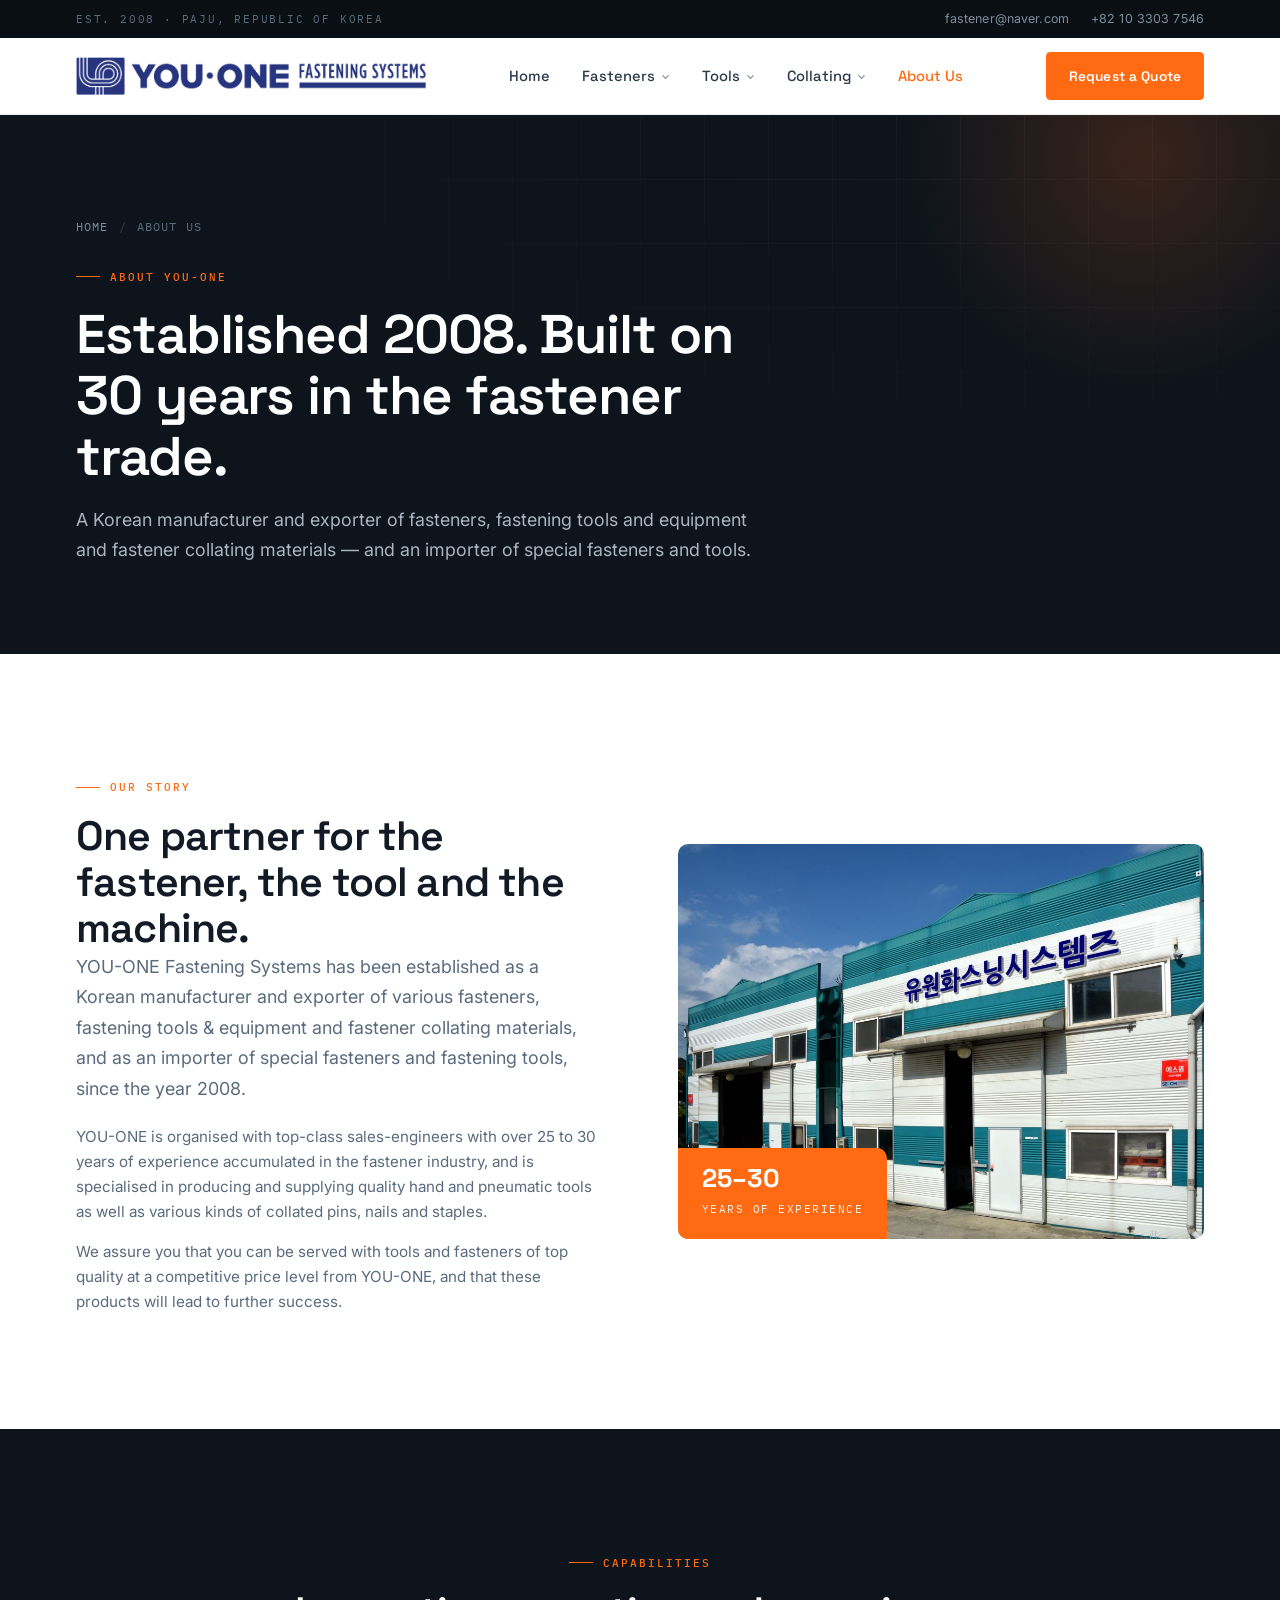
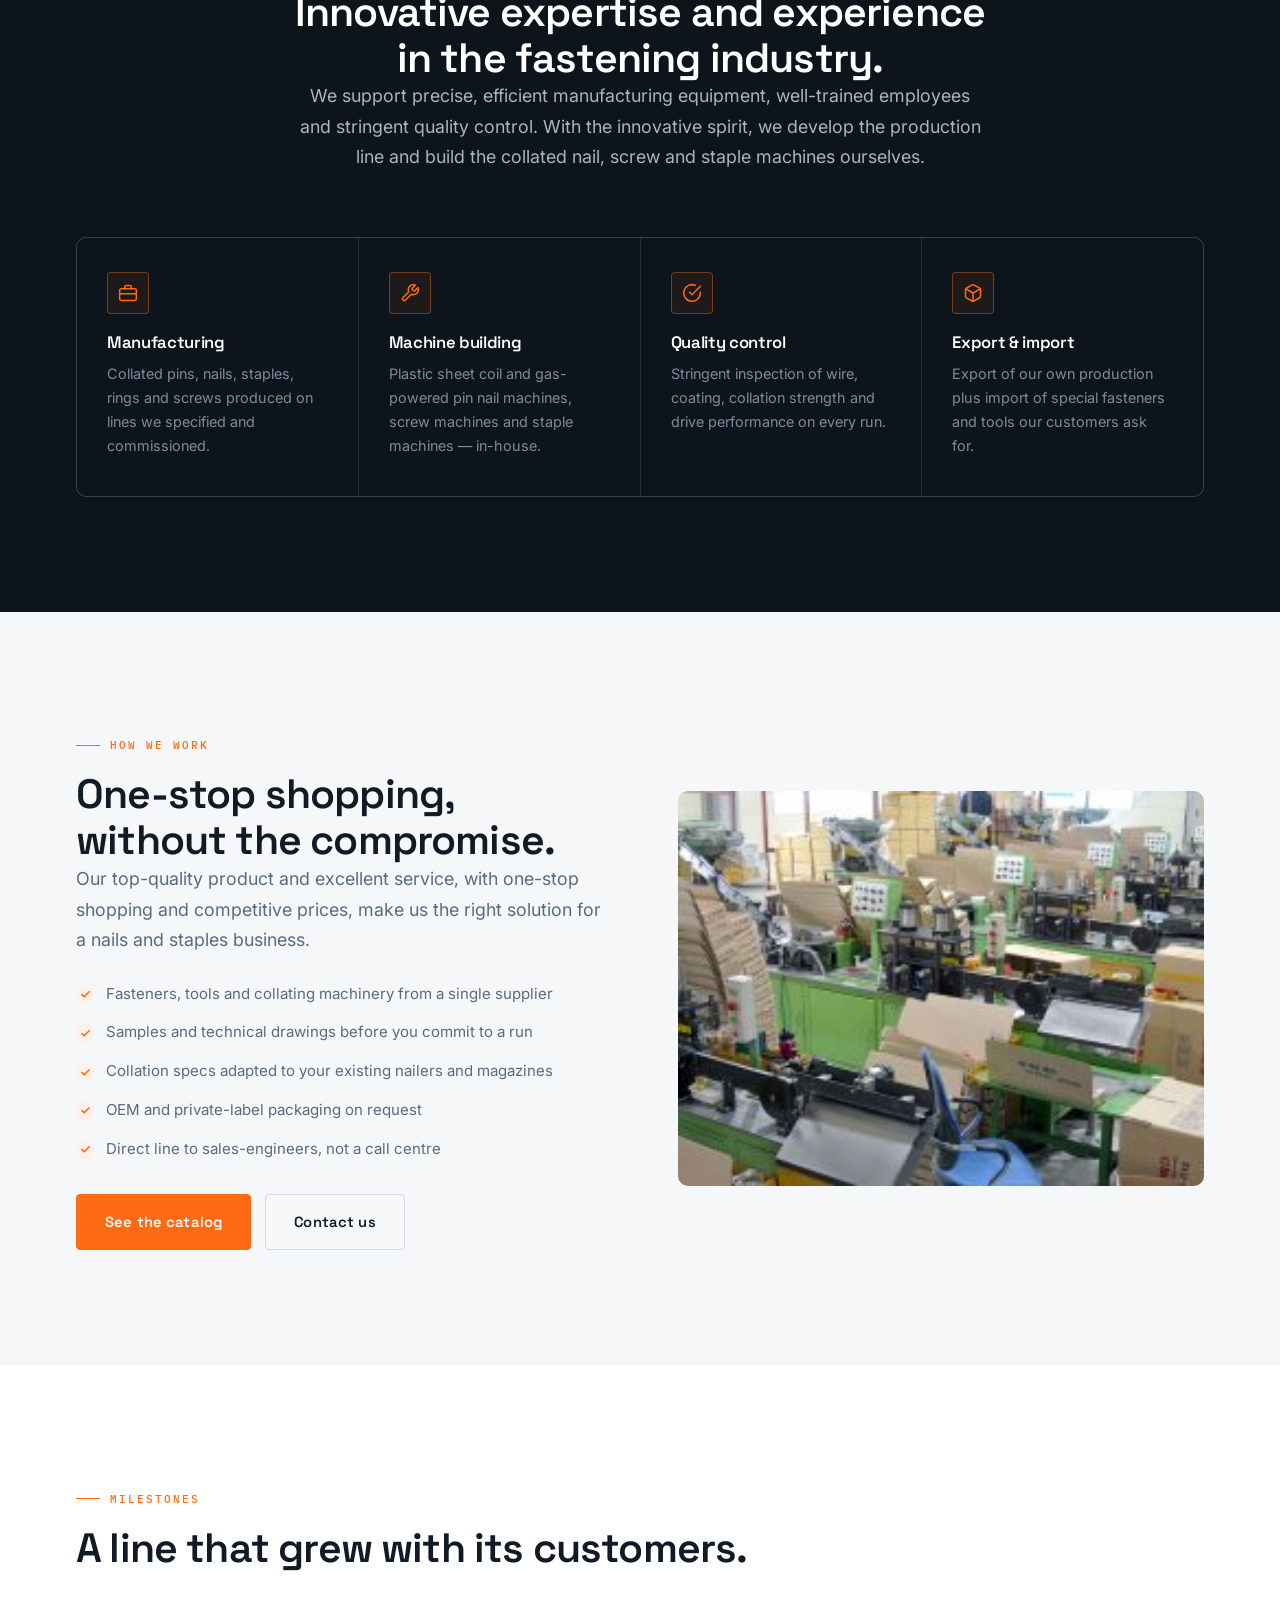
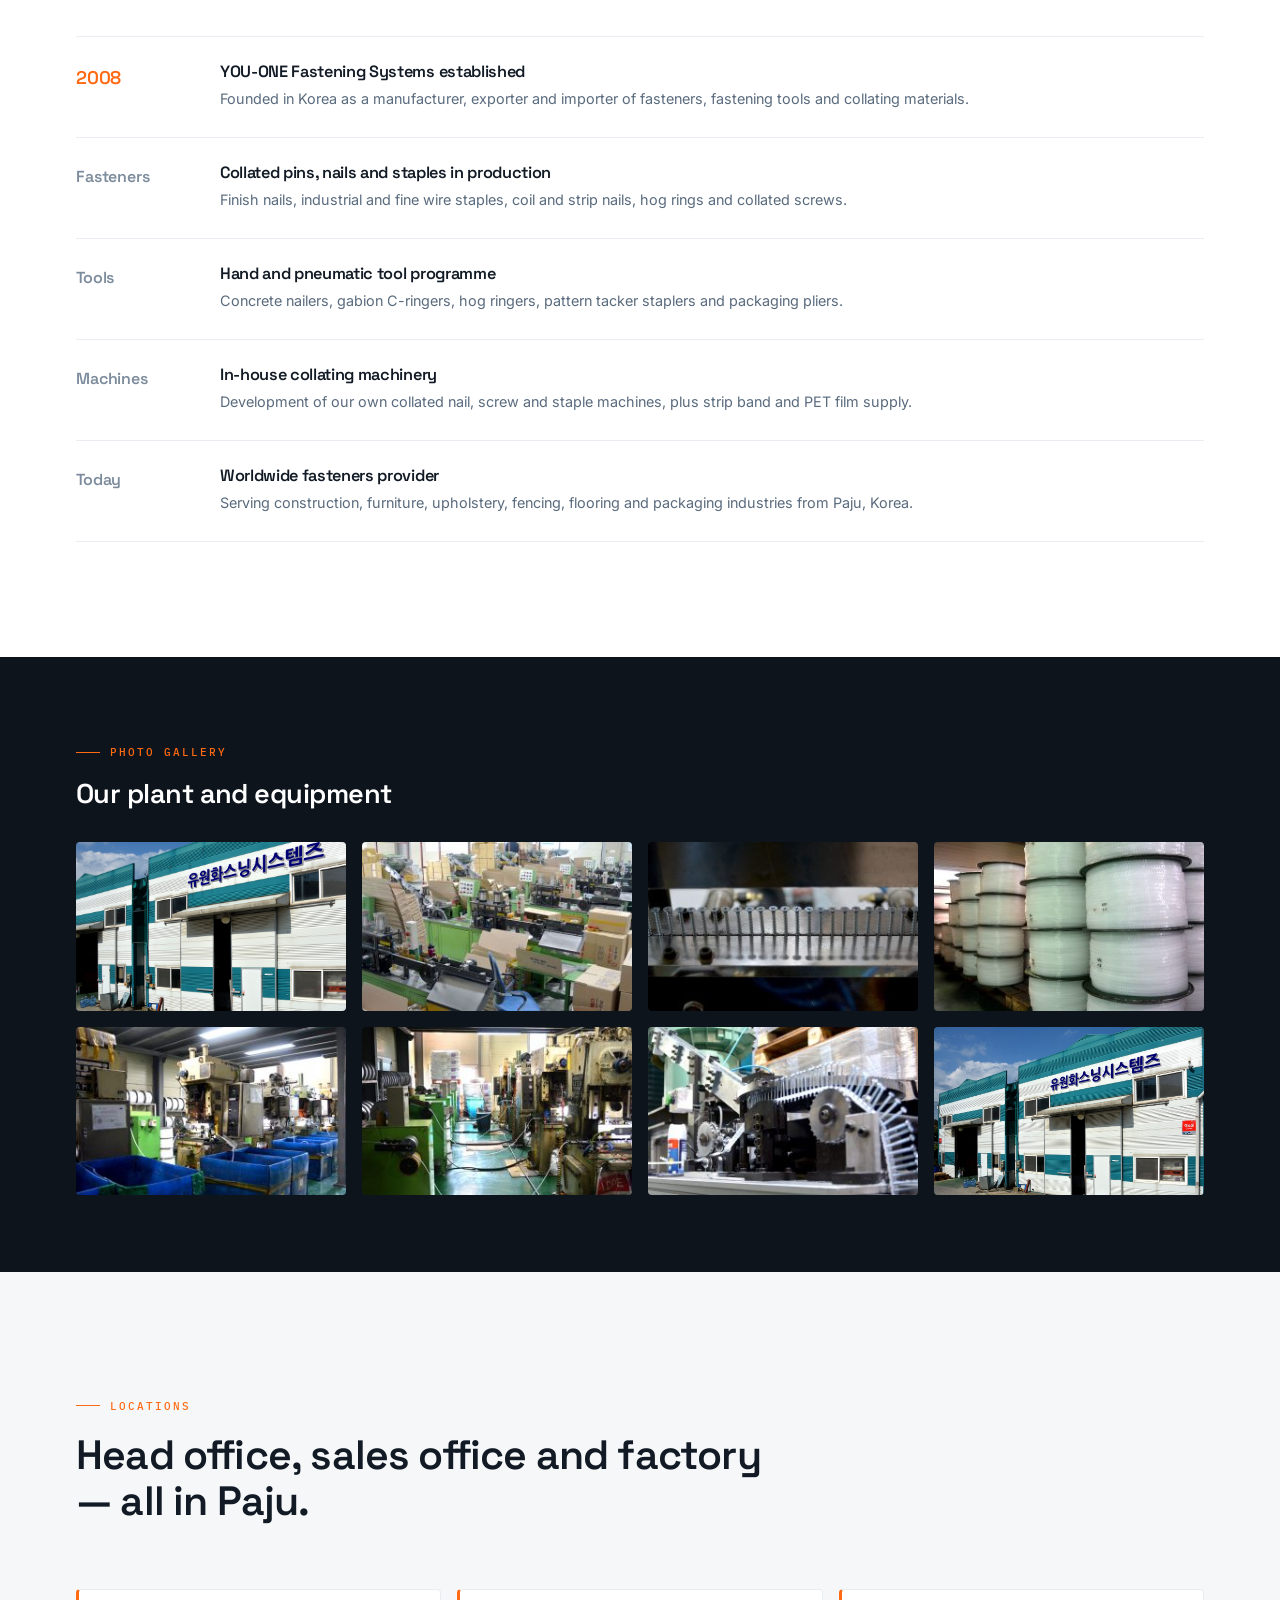
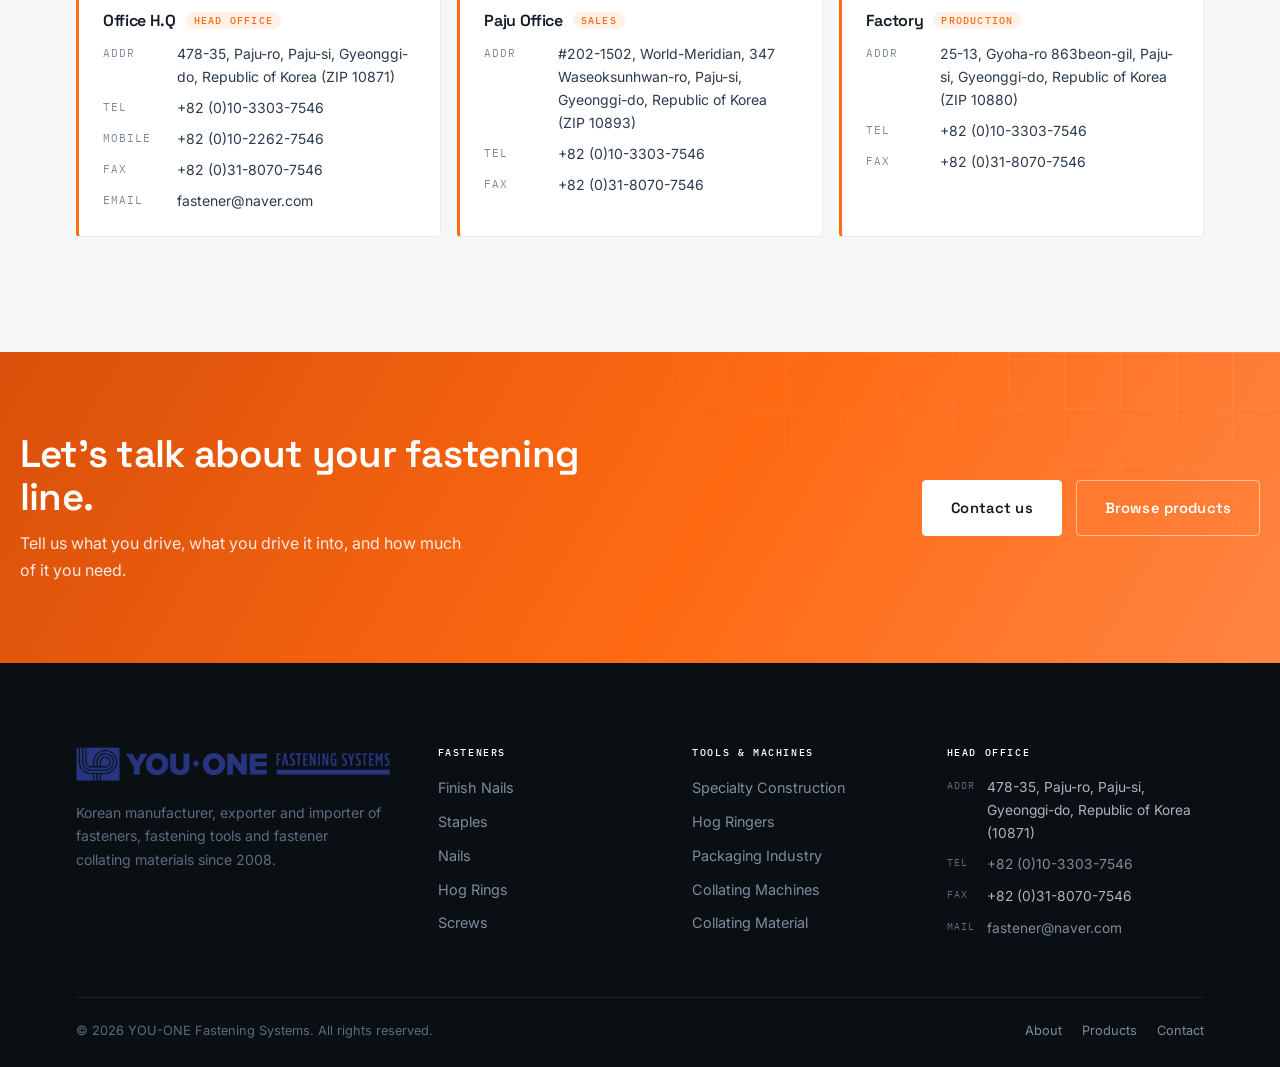
==== commit 392f3209: "Tidy homepage layout and standardize plant gallery images" ====
--- a/about.html
+++ b/about.html
@@ -344,14 +344,14 @@
       <h2 class="h-sub" style="font-size:clamp(1.3rem,2.2vw,1.7rem)">Our plant and equipment</h2>
     </div>
     <div class="gallery" data-reveal>
-      <figure class="is-wide"><img src="assets/img/factory/factory-10.jpg" alt="Factory exterior" loading="lazy"></figure>
+      <figure><img src="assets/img/factory/factory-10.jpg" alt="Factory exterior" loading="lazy"></figure>
       <figure><img src="assets/img/factory/factory-03.jpg" alt="Collating line" loading="lazy"></figure>
       <figure><img src="assets/img/factory/factory-04.jpg" alt="Production equipment" loading="lazy"></figure>
       <figure><img src="assets/img/factory/factory-05.jpg" alt="Staple forming machine" loading="lazy"></figure>
       <figure><img src="assets/img/factory/factory-06.jpg" alt="Machine detail" loading="lazy"></figure>
       <figure><img src="assets/img/factory/factory-07.jpg" alt="Inspection area" loading="lazy"></figure>
       <figure><img src="assets/img/factory/factory-08.jpg" alt="Finished stock" loading="lazy"></figure>
-      <figure class="is-wide"><img src="assets/img/factory/factory-09.jpg" alt="Production floor" loading="lazy"></figure>
+      <figure><img src="assets/img/factory/factory-09.jpg" alt="Production floor" loading="lazy"></figure>
     </div>
   </div>
 </section>
--- a/assets/css/style.css
+++ b/assets/css/style.css
@@ -434,18 +434,6 @@
     linear-gradient(105deg, rgba(10, 15, 20, 0.96) 8%, rgba(10, 15, 20, 0.7) 52%, rgba(10, 15, 20, 0.5) 100%),
     radial-gradient(1200px 500px at 12% 110%, rgba(255, 106, 19, 0.16), transparent 70%);
 }
-.hero__grid {
-  position: absolute;
-  inset: 0;
-  z-index: -1;
-  background-image:
-    linear-gradient(rgba(255, 255, 255, 0.045) 1px, transparent 1px),
-    linear-gradient(90deg, rgba(255, 255, 255, 0.045) 1px, transparent 1px);
-  background-size: 72px 72px;
-  mask-image: radial-gradient(120% 90% at 70% 30%, #000 20%, transparent 78%);
-  -webkit-mask-image: radial-gradient(120% 90% at 70% 30%, #000 20%, transparent 78%);
-}
-
 .hero__inner {
   padding: clamp(76px, 12vw, 148px) 0 0;
   max-width: 860px;
@@ -495,44 +483,6 @@
   letter-spacing: 0.14em;
   text-transform: uppercase;
   color: var(--steel-400);
-}
-
-/* ---------- Marquee ---------- */
-.marquee {
-  background: var(--steel-950);
-  border-top: 1px solid rgba(255, 255, 255, 0.07);
-  overflow: hidden;
-  padding: 16px 0;
-}
-.marquee__track {
-  display: flex;
-  gap: 48px;
-  width: max-content;
-  animation: marquee 38s linear infinite;
-}
-.marquee__track span {
-  font-family: var(--font-mono);
-  font-size: 0.74rem;
-  letter-spacing: 0.16em;
-  text-transform: uppercase;
-  color: var(--steel-500);
-  display: flex;
-  align-items: center;
-  gap: 48px;
-  white-space: nowrap;
-}
-.marquee__track span::after {
-  content: "";
-  width: 4px;
-  height: 4px;
-  background: var(--accent);
-  border-radius: 50%;
-}
-@keyframes marquee {
-  to { transform: translateX(-50%); }
-}
-@media (prefers-reduced-motion: reduce) {
-  .marquee__track { animation: none; }
 }
 
 /* ==========================================================================
@@ -593,7 +543,7 @@
 
 .cat-grid {
   display: grid;
-  grid-template-columns: repeat(auto-fill, minmax(280px, 1fr));
+  grid-template-columns: repeat(auto-fit, minmax(min(100%, 250px), 1fr));
   gap: 22px;
 }
 
@@ -894,10 +844,12 @@
 
 .gallery {
   display: grid;
-  grid-template-columns: repeat(auto-fill, minmax(220px, 1fr));
-  gap: 14px;
+  grid-template-columns: repeat(4, minmax(0, 1fr));
+  gap: 16px;
 }
 .gallery figure {
+  position: relative;
+  min-width: 0;
   margin: 0;
   border-radius: var(--radius);
   overflow: hidden;
@@ -905,14 +857,14 @@
   aspect-ratio: 16 / 10;
 }
 .gallery img {
+  position: absolute;
+  inset: 0;
   width: 100%;
   height: 100%;
   object-fit: cover;
-  opacity: 0.86;
-  transition: opacity 0.4s var(--ease), transform 0.6s var(--ease);
-}
-.gallery figure:hover img { opacity: 1; transform: scale(1.04); }
-.gallery figure.is-wide { grid-column: span 2; }
+  transition: transform 0.6s var(--ease);
+}
+.gallery figure:hover img { transform: scale(1.04); }
 
 /* ==========================================================================
    Timeline
@@ -1192,6 +1144,7 @@
   .split--reverse .split__media { order: 0; }
   .contact-layout { grid-template-columns: 1fr; }
   .hero__stats { grid-template-columns: repeat(2, 1fr); }
+  .gallery { grid-template-columns: repeat(2, minmax(0, 1fr)); }
 }
 
 @media (max-width: 720px) {
@@ -1202,12 +1155,12 @@
   .cat-block__head { flex-direction: column-reverse; align-items: flex-start; }
   .cat-block__img { width: 120px; }
   .timeline li { grid-template-columns: 1fr; gap: 8px; }
-  .gallery figure.is-wide { grid-column: span 1; }
   .footer__top { grid-template-columns: 1fr; }
   .header__cta .btn { padding: 10px 16px; }
 }
 
 @media (max-width: 560px) {
+  .gallery { grid-template-columns: 1fr; }
   .topbar__tag { display: none; }
   .topbar__inner { justify-content: flex-end; }
   .header__cta .btn { display: none; }
